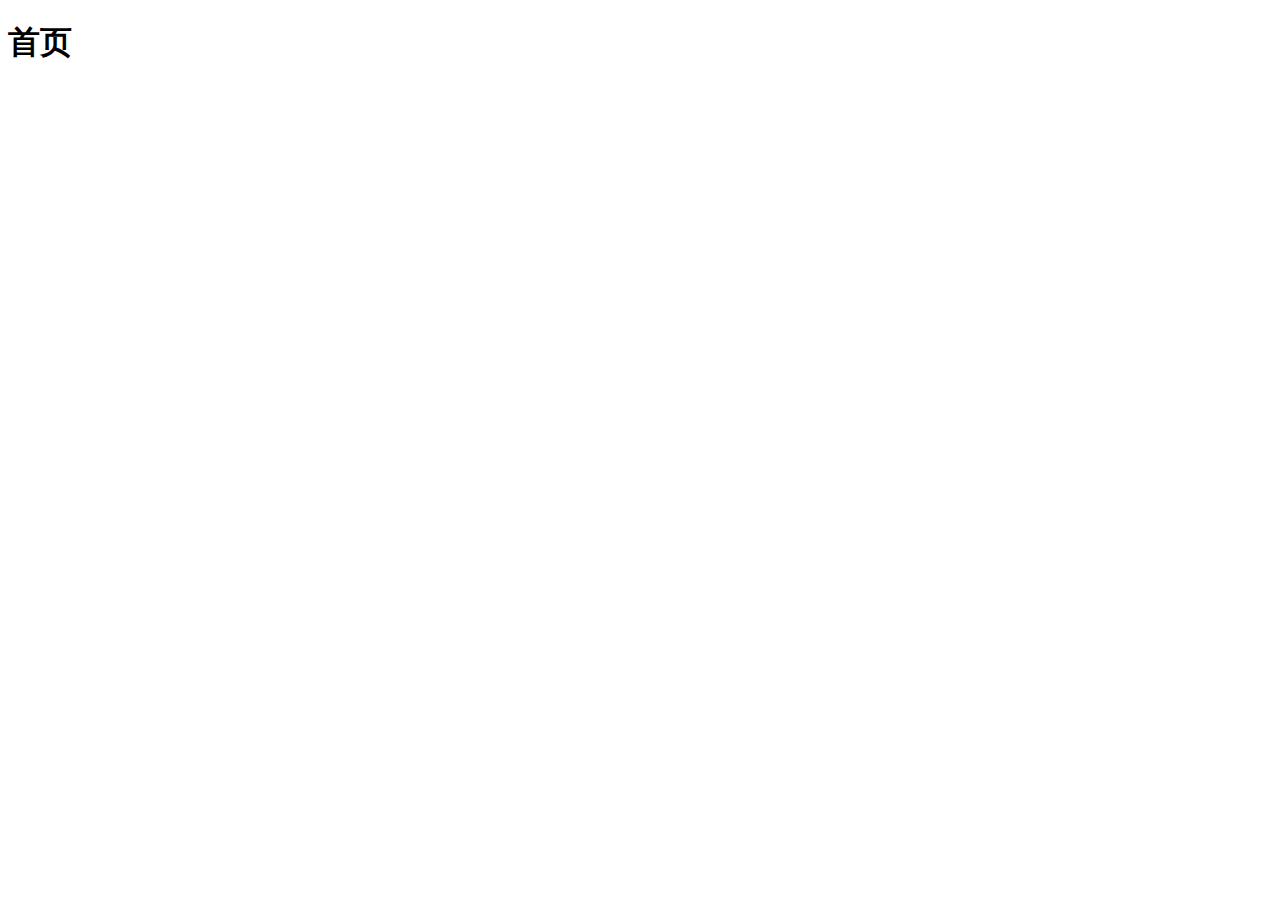
==== index.html @ 6134b138 "完成了登录和注册页面" ====
<!DOCTYPE html>
<html lang="en">
<head>
    <meta charset="UTF-8">
    <meta http-equiv="X-UA-Compatible" content="IE=edge">
    <meta name="viewport" content="width=device-width, initial-scale=1.0">
    <title>Document</title>
</head>
<body>
    <h1>首页</h1>
</body>
</html>
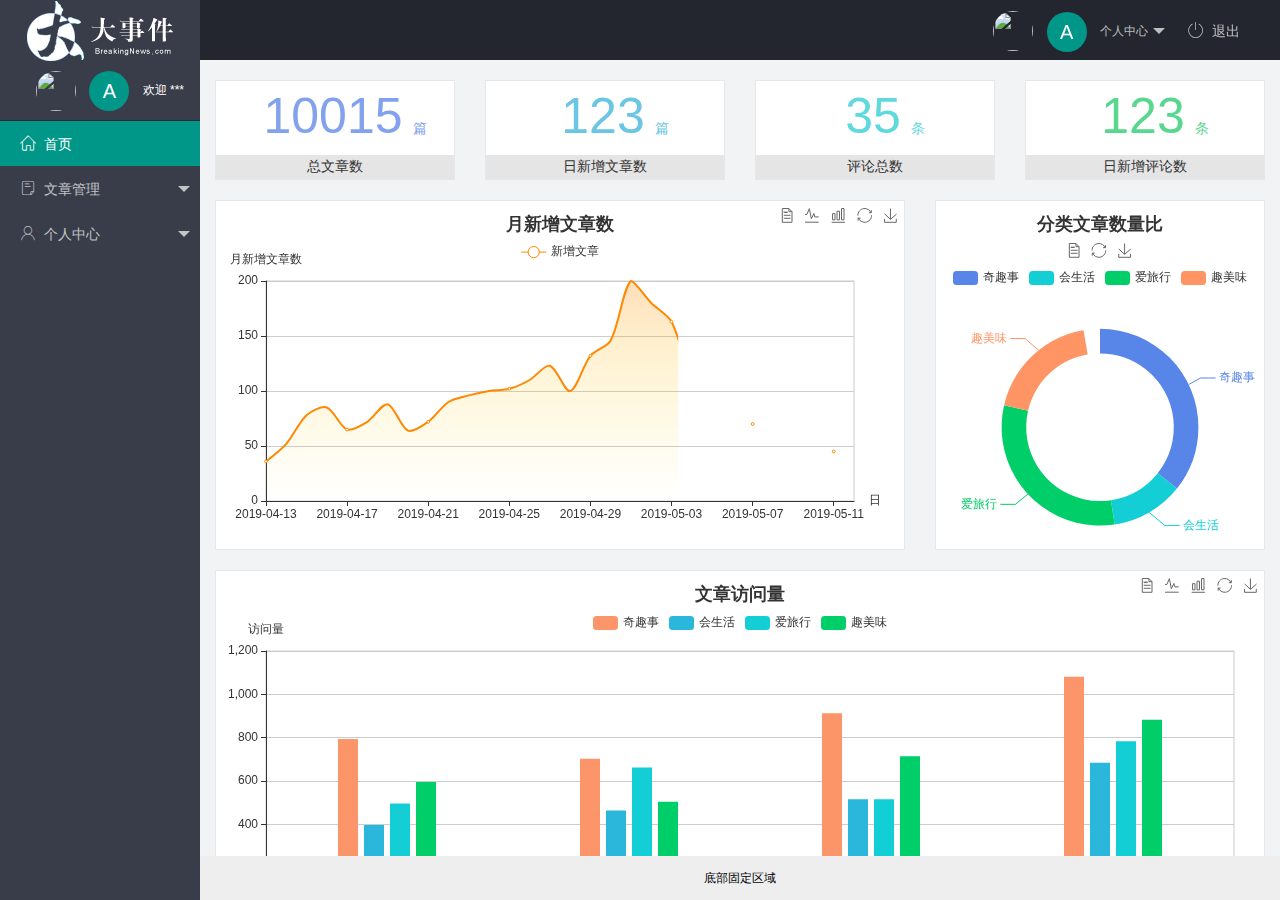
==== commit 9172551a: "完成了主页功能" ====
--- a/index.html
+++ b/index.html
@@ -1,12 +1,130 @@
 <!DOCTYPE html>
 <html lang="en">
-<head>
-    <meta charset="UTF-8">
-    <meta http-equiv="X-UA-Compatible" content="IE=edge">
-    <meta name="viewport" content="width=device-width, initial-scale=1.0">
+  <head>
+    <meta charset="UTF-8" />
+    <meta http-equiv="X-UA-Compatible" content="IE=edge" />
+    <meta name="viewport" content="width=device-width, initial-scale=1.0" />
     <title>Document</title>
-</head>
-<body>
-    <h1>首页</h1>
-</body>
-</html>+    <link rel="stylesheet" href="/assets/lib/layui/css/layui.css" />
+    <link rel="stylesheet" href="/assets/fonts/iconfont.css" />
+    <link rel="stylesheet" href="/assets/css/index.css" />
+  </head>
+  <body>
+    <div class="layui-layout layui-layout-admin">
+      <!-- 头部区域 -->
+      <div class="layui-header">
+        <div class="layui-logo layui-hide-xs layui-bg-black">
+          <img src="/assets/images/logo.png" alt="" />
+        </div>
+
+        <ul class="layui-nav layui-layout-right">
+          <li class="layui-nav-item layui-hide layui-show-md-inline-block">
+            <!-- 右侧导航栏上面头像 -->
+            <a href="javascript:;" class="userinfo">
+              <img src="http://t.cn/RCzsdCq" class="layui-nav-img" />
+              <span class="text-avatar">A</span>
+              个人中心
+            </a>
+            <dl class="layui-nav-child">
+              <dd><a href="">基本资料</a></dd>
+              <dd><a href="">更换头像</a></dd>
+              <dd><a href="">重置密码</a></dd>
+            </dl>
+          </li>
+          <li class="layui-nav-item" lay-header-event="menuRight" lay-unselect>
+            <a href="javascript:;"id='btnLogout'
+              ><span class="iconfont icon-tuichu"></span>退出</a
+            >
+          </li>
+        </ul>
+      </div>
+      <!-- 侧边栏区域 -->
+      <div class="layui-side layui-bg-black">
+        <div class="layui-side-scroll">
+          <!-- 左侧侧边栏上面头像 -->
+          <div class="userinfo">
+            <img src="http://t.cn/RCzsdCq" class="layui-nav-img" />
+            <span class="text-avatar">A</span>
+            <span id="welcome">欢迎 ***</span>
+          </div>
+          <!-- 左侧导航区域（可配合layui已有的垂直导航） -->
+          <ul class="layui-nav layui-nav-tree" lay-shrink="all">
+            <!-- 这里是添加了跳转页面然后跳转页面是添加了fm，所以跳转到fm页面 -->
+            <li class="layui-nav-item layui-this">
+              <a href="/home/dashboard.html" target="fm"
+                ><span class="iconfont icon-home"></span>首页</a
+              >
+            </li>
+            <li class="layui-nav-item">
+              <a class="" href="javascript:;"
+                ><span class="iconfont icon-16"></span>文章管理</a
+              >
+              <dl class="layui-nav-child">
+                <dd>
+                  <a href="javascript:;"
+                    ><i class="layui-icon layui-icon-app"></i>文章类别</a
+                  >
+                </dd>
+                <dd>
+                  <a href="javascript:;"
+                    ><i class="layui-icon layui-icon-app"></i>文章列表</a
+                  >
+                </dd>
+                <dd>
+                  <a href="javascript:;"
+                    ><i class="layui-icon layui-icon-app"></i>发布文章</a
+                  >
+                </dd>
+              </dl>
+            </li>
+            <li class="layui-nav-item">
+              <a href="javascript:;"
+                ><span class="iconfont icon-user"></span>个人中心</a
+              >
+              <dl class="layui-nav-child">
+                <dd>
+                  <a href="javascript:;"
+                    ><i class="layui-icon layui-icon-app"></i>基本资料</a
+                  >
+                </dd>
+                <dd>
+                  <a href="javascript:;"
+                    ><i class="layui-icon layui-icon-app"></i>更换头像</a
+                  >
+                </dd>
+                <dd>
+                  <a href="javascript:;"
+                    ><i class="layui-icon layui-icon-app"></i>重置密码</a
+                  >
+                </dd>
+              </dl>
+            </li>
+          </ul>
+        </div>
+      </div>
+      <!-- 主题区域 -->
+      <div class="layui-body">
+        <!-- 内容主体区域 -->
+        <div class="layui-body">
+          <!-- 内容主体区域 -->
+          <!-- 这里是公共的跳转到这里的页面 src有链接的话是当前的页面为链接里面的内容 -->
+          <iframe name="fm" src="/home/dashboard.html" frameborder="0"></iframe>
+        </div>
+        <!-- <div style="padding: 15px">
+          内容主体区域。记得修改 layui.css 和 js 的路径
+        </div> -->
+      </div>
+      <!-- 底部信息区域 -->
+      <div class="layui-footer">
+        <!-- 底部固定区域 -->
+        底部固定区域
+      </div>
+    </div>
+    <script src="/assets/lib/layui/layui.all.js"></script>
+    <script src="/assets/lib/jquery.js"></script>
+    <script src="/assets/js/baseAPI.js"></script>
+    <script src="/assets/js/index.js"></script>
+ 
+   
+  </body>
+</html>
--- a/assets/lib/layui/css/layui.css
+++ b/assets/lib/layui/css/layui.css
@@ -0,0 +1,2 @@
+/** layui-v2.5.5 MIT License By https://www.layui.com */
+ .layui-inline,img{display:inline-block;vertical-align:middle}h1,h2,h3,h4,h5,h6{font-weight:400}.layui-edge,.layui-header,.layui-inline,.layui-main{position:relative}.layui-body,.layui-edge,.layui-elip{overflow:hidden}.layui-btn,.layui-edge,.layui-inline,img{vertical-align:middle}.layui-btn,.layui-disabled,.layui-icon,.layui-unselect{-moz-user-select:none;-webkit-user-select:none;-ms-user-select:none}.layui-elip,.layui-form-checkbox span,.layui-form-pane .layui-form-label{text-overflow:ellipsis;white-space:nowrap}.layui-breadcrumb,.layui-tree-btnGroup{visibility:hidden}blockquote,body,button,dd,div,dl,dt,form,h1,h2,h3,h4,h5,h6,input,li,ol,p,pre,td,textarea,th,ul{margin:0;padding:0;-webkit-tap-highlight-color:rgba(0,0,0,0)}a:active,a:hover{outline:0}img{border:none}li{list-style:none}table{border-collapse:collapse;border-spacing:0}h4,h5,h6{font-size:100%}button,input,optgroup,option,select,textarea{font-family:inherit;font-size:inherit;font-style:inherit;font-weight:inherit;outline:0}pre{white-space:pre-wrap;white-space:-moz-pre-wrap;white-space:-pre-wrap;white-space:-o-pre-wrap;word-wrap:break-word}body{line-height:24px;font:14px Helvetica Neue,Helvetica,PingFang SC,Tahoma,Arial,sans-serif}hr{height:1px;margin:10px 0;border:0;clear:both}a{color:#333;text-decoration:none}a:hover{color:#777}a cite{font-style:normal;*cursor:pointer}.layui-border-box,.layui-border-box *{box-sizing:border-box}.layui-box,.layui-box *{box-sizing:content-box}.layui-clear{clear:both;*zoom:1}.layui-clear:after{content:'\20';clear:both;*zoom:1;display:block;height:0}.layui-inline{*display:inline;*zoom:1}.layui-edge{display:inline-block;width:0;height:0;border-width:6px;border-style:dashed;border-color:transparent}.layui-edge-top{top:-4px;border-bottom-color:#999;border-bottom-style:solid}.layui-edge-right{border-left-color:#999;border-left-style:solid}.layui-edge-bottom{top:2px;border-top-color:#999;border-top-style:solid}.layui-edge-left{border-right-color:#999;border-right-style:solid}.layui-disabled,.layui-disabled:hover{color:#d2d2d2!important;cursor:not-allowed!important}.layui-circle{border-radius:100%}.layui-show{display:block!important}.layui-hide{display:none!important}@font-face{font-family:layui-icon;src:url(../font/iconfont.eot?v=250);src:url(../font/iconfont.eot?v=250#iefix) format('embedded-opentype'),url(../font/iconfont.woff2?v=250) format('woff2'),url(../font/iconfont.woff?v=250) format('woff'),url(../font/iconfont.ttf?v=250) format('truetype'),url(../font/iconfont.svg?v=250#layui-icon) format('svg')}.layui-icon{font-family:layui-icon!important;font-size:16px;font-style:normal;-webkit-font-smoothing:antialiased;-moz-osx-font-smoothing:grayscale}.layui-icon-reply-fill:before{content:"\e611"}.layui-icon-set-fill:before{content:"\e614"}.layui-icon-menu-fill:before{content:"\e60f"}.layui-icon-search:before{content:"\e615"}.layui-icon-share:before{content:"\e641"}.layui-icon-set-sm:before{content:"\e620"}.layui-icon-engine:before{content:"\e628"}.layui-icon-close:before{content:"\1006"}.layui-icon-close-fill:before{content:"\1007"}.layui-icon-chart-screen:before{content:"\e629"}.layui-icon-star:before{content:"\e600"}.layui-icon-circle-dot:before{content:"\e617"}.layui-icon-chat:before{content:"\e606"}.layui-icon-release:before{content:"\e609"}.layui-icon-list:before{content:"\e60a"}.layui-icon-chart:before{content:"\e62c"}.layui-icon-ok-circle:before{content:"\1005"}.layui-icon-layim-theme:before{content:"\e61b"}.layui-icon-table:before{content:"\e62d"}.layui-icon-right:before{content:"\e602"}.layui-icon-left:before{content:"\e603"}.layui-icon-cart-simple:before{content:"\e698"}.layui-icon-face-cry:before{content:"\e69c"}.layui-icon-face-smile:before{content:"\e6af"}.layui-icon-survey:before{content:"\e6b2"}.layui-icon-tree:before{content:"\e62e"}.layui-icon-upload-circle:before{content:"\e62f"}.layui-icon-add-circle:before{content:"\e61f"}.layui-icon-download-circle:before{content:"\e601"}.layui-icon-templeate-1:before{content:"\e630"}.layui-icon-util:before{content:"\e631"}.layui-icon-face-surprised:before{content:"\e664"}.layui-icon-edit:before{content:"\e642"}.layui-icon-speaker:before{content:"\e645"}.layui-icon-down:before{content:"\e61a"}.layui-icon-file:before{content:"\e621"}.layui-icon-layouts:before{content:"\e632"}.layui-icon-rate-half:before{content:"\e6c9"}.layui-icon-add-circle-fine:before{content:"\e608"}.layui-icon-prev-circle:before{content:"\e633"}.layui-icon-read:before{content:"\e705"}.layui-icon-404:before{content:"\e61c"}.layui-icon-carousel:before{content:"\e634"}.layui-icon-help:before{content:"\e607"}.layui-icon-code-circle:before{content:"\e635"}.layui-icon-water:before{content:"\e636"}.layui-icon-username:before{content:"\e66f"}.layui-icon-find-fill:before{content:"\e670"}.layui-icon-about:before{content:"\e60b"}.layui-icon-location:before{content:"\e715"}.layui-icon-up:before{content:"\e619"}.layui-icon-pause:before{content:"\e651"}.layui-icon-date:before{content:"\e637"}.layui-icon-layim-uploadfile:before{content:"\e61d"}.layui-icon-delete:before{content:"\e640"}.layui-icon-play:before{content:"\e652"}.layui-icon-top:before{content:"\e604"}.layui-icon-friends:before{content:"\e612"}.layui-icon-refresh-3:before{content:"\e9aa"}.layui-icon-ok:before{content:"\e605"}.layui-icon-layer:before{content:"\e638"}.layui-icon-face-smile-fine:before{content:"\e60c"}.layui-icon-dollar:before{content:"\e659"}.layui-icon-group:before{content:"\e613"}.layui-icon-layim-download:before{content:"\e61e"}.layui-icon-picture-fine:before{content:"\e60d"}.layui-icon-link:before{content:"\e64c"}.layui-icon-diamond:before{content:"\e735"}.layui-icon-log:before{content:"\e60e"}.layui-icon-rate-solid:before{content:"\e67a"}.layui-icon-fonts-del:before{content:"\e64f"}.layui-icon-unlink:before{content:"\e64d"}.layui-icon-fonts-clear:before{content:"\e639"}.layui-icon-triangle-r:before{content:"\e623"}.layui-icon-circle:before{content:"\e63f"}.layui-icon-radio:before{content:"\e643"}.layui-icon-align-center:before{content:"\e647"}.layui-icon-align-right:before{content:"\e648"}.layui-icon-align-left:before{content:"\e649"}.layui-icon-loading-1:before{content:"\e63e"}.layui-icon-return:before{content:"\e65c"}.layui-icon-fonts-strong:before{content:"\e62b"}.layui-icon-upload:before{content:"\e67c"}.layui-icon-dialogue:before{content:"\e63a"}.layui-icon-video:before{content:"\e6ed"}.layui-icon-headset:before{content:"\e6fc"}.layui-icon-cellphone-fine:before{content:"\e63b"}.layui-icon-add-1:before{content:"\e654"}.layui-icon-face-smile-b:before{content:"\e650"}.layui-icon-fonts-html:before{content:"\e64b"}.layui-icon-form:before{content:"\e63c"}.layui-icon-cart:before{content:"\e657"}.layui-icon-camera-fill:before{content:"\e65d"}.layui-icon-tabs:before{content:"\e62a"}.layui-icon-fonts-code:before{content:"\e64e"}.layui-icon-fire:before{content:"\e756"}.layui-icon-set:before{content:"\e716"}.layui-icon-fonts-u:before{content:"\e646"}.layui-icon-triangle-d:before{content:"\e625"}.layui-icon-tips:before{content:"\e702"}.layui-icon-picture:before{content:"\e64a"}.layui-icon-more-vertical:before{content:"\e671"}.layui-icon-flag:before{content:"\e66c"}.layui-icon-loading:before{content:"\e63d"}.layui-icon-fonts-i:before{content:"\e644"}.layui-icon-refresh-1:before{content:"\e666"}.layui-icon-rmb:before{content:"\e65e"}.layui-icon-home:before{content:"\e68e"}.layui-icon-user:before{content:"\e770"}.layui-icon-notice:before{content:"\e667"}.layui-icon-login-weibo:before{content:"\e675"}.layui-icon-voice:before{content:"\e688"}.layui-icon-upload-drag:before{content:"\e681"}.layui-icon-login-qq:before{content:"\e676"}.layui-icon-snowflake:before{content:"\e6b1"}.layui-icon-file-b:before{content:"\e655"}.layui-icon-template:before{content:"\e663"}.layui-icon-auz:before{content:"\e672"}.layui-icon-console:before{content:"\e665"}.layui-icon-app:before{content:"\e653"}.layui-icon-prev:before{content:"\e65a"}.layui-icon-website:before{content:"\e7ae"}.layui-icon-next:before{content:"\e65b"}.layui-icon-component:before{content:"\e857"}.layui-icon-more:before{content:"\e65f"}.layui-icon-login-wechat:before{content:"\e677"}.layui-icon-shrink-right:before{content:"\e668"}.layui-icon-spread-left:before{content:"\e66b"}.layui-icon-camera:before{content:"\e660"}.layui-icon-note:before{content:"\e66e"}.layui-icon-refresh:before{content:"\e669"}.layui-icon-female:before{content:"\e661"}.layui-icon-male:before{content:"\e662"}.layui-icon-password:before{content:"\e673"}.layui-icon-senior:before{content:"\e674"}.layui-icon-theme:before{content:"\e66a"}.layui-icon-tread:before{content:"\e6c5"}.layui-icon-praise:before{content:"\e6c6"}.layui-icon-star-fill:before{content:"\e658"}.layui-icon-rate:before{content:"\e67b"}.layui-icon-template-1:before{content:"\e656"}.layui-icon-vercode:before{content:"\e679"}.layui-icon-cellphone:before{content:"\e678"}.layui-icon-screen-full:before{content:"\e622"}.layui-icon-screen-restore:before{content:"\e758"}.layui-icon-cols:before{content:"\e610"}.layui-icon-export:before{content:"\e67d"}.layui-icon-print:before{content:"\e66d"}.layui-icon-slider:before{content:"\e714"}.layui-icon-addition:before{content:"\e624"}.layui-icon-subtraction:before{content:"\e67e"}.layui-icon-service:before{content:"\e626"}.layui-icon-transfer:before{content:"\e691"}.layui-main{width:1140px;margin:0 auto}.layui-header{z-index:1000;height:60px}.layui-header a:hover{transition:all .5s;-webkit-transition:all .5s}.layui-side{position:fixed;left:0;top:0;bottom:0;z-index:999;width:200px;overflow-x:hidden}.layui-side-scroll{position:relative;width:220px;height:100%;overflow-x:hidden}.layui-body{position:absolute;left:200px;right:0;top:0;bottom:0;z-index:998;width:auto;overflow-y:auto;box-sizing:border-box}.layui-layout-body{overflow:hidden}.layui-layout-admin .layui-header{background-color:#23262E}.layui-layout-admin .layui-side{top:60px;width:200px;overflow-x:hidden}.layui-layout-admin .layui-body{position:fixed;top:60px;bottom:44px}.layui-layout-admin .layui-main{width:auto;margin:0 15px}.layui-layout-admin .layui-footer{position:fixed;left:200px;right:0;bottom:0;height:44px;line-height:44px;padding:0 15px;background-color:#eee}.layui-layout-admin .layui-logo{position:absolute;left:0;top:0;width:200px;height:100%;line-height:60px;text-align:center;color:#009688;font-size:16px}.layui-layout-admin .layui-header .layui-nav{background:0 0}.layui-layout-left{position:absolute!important;left:200px;top:0}.layui-layout-right{position:absolute!important;right:0;top:0}.layui-container{position:relative;margin:0 auto;padding:0 15px;box-sizing:border-box}.layui-fluid{position:relative;margin:0 auto;padding:0 15px}.layui-row:after,.layui-row:before{content:'';display:block;clear:both}.layui-col-lg1,.layui-col-lg10,.layui-col-lg11,.layui-col-lg12,.layui-col-lg2,.layui-col-lg3,.layui-col-lg4,.layui-col-lg5,.layui-col-lg6,.layui-col-lg7,.layui-col-lg8,.layui-col-lg9,.layui-col-md1,.layui-col-md10,.layui-col-md11,.layui-col-md12,.layui-col-md2,.layui-col-md3,.layui-col-md4,.layui-col-md5,.layui-col-md6,.layui-col-md7,.layui-col-md8,.layui-col-md9,.layui-col-sm1,.layui-col-sm10,.layui-col-sm11,.layui-col-sm12,.layui-col-sm2,.layui-col-sm3,.layui-col-sm4,.layui-col-sm5,.layui-col-sm6,.layui-col-sm7,.layui-col-sm8,.layui-col-sm9,.layui-col-xs1,.layui-col-xs10,.layui-col-xs11,.layui-col-xs12,.layui-col-xs2,.layui-col-xs3,.layui-col-xs4,.layui-col-xs5,.layui-col-xs6,.layui-col-xs7,.layui-col-xs8,.layui-col-xs9{position:relative;display:block;box-sizing:border-box}.layui-col-xs1,.layui-col-xs10,.layui-col-xs11,.layui-col-xs12,.layui-col-xs2,.layui-col-xs3,.layui-col-xs4,.layui-col-xs5,.layui-col-xs6,.layui-col-xs7,.layui-col-xs8,.layui-col-xs9{float:left}.layui-col-xs1{width:8.33333333%}.layui-col-xs2{width:16.66666667%}.layui-col-xs3{width:25%}.layui-col-xs4{width:33.33333333%}.layui-col-xs5{width:41.66666667%}.layui-col-xs6{width:50%}.layui-col-xs7{width:58.33333333%}.layui-col-xs8{width:66.66666667%}.layui-col-xs9{width:75%}.layui-col-xs10{width:83.33333333%}.layui-col-xs11{width:91.66666667%}.layui-col-xs12{width:100%}.layui-col-xs-offset1{margin-left:8.33333333%}.layui-col-xs-offset2{margin-left:16.66666667%}.layui-col-xs-offset3{margin-left:25%}.layui-col-xs-offset4{margin-left:33.33333333%}.layui-col-xs-offset5{margin-left:41.66666667%}.layui-col-xs-offset6{margin-left:50%}.layui-col-xs-offset7{margin-left:58.33333333%}.layui-col-xs-offset8{margin-left:66.66666667%}.layui-col-xs-offset9{margin-left:75%}.layui-col-xs-offset10{margin-left:83.33333333%}.layui-col-xs-offset11{margin-left:91.66666667%}.layui-col-xs-offset12{margin-left:100%}@media screen and (max-width:768px){.layui-hide-xs{display:none!important}.layui-show-xs-block{display:block!important}.layui-show-xs-inline{display:inline!important}.layui-show-xs-inline-block{display:inline-block!important}}@media screen and (min-width:768px){.layui-container{width:750px}.layui-hide-sm{display:none!important}.layui-show-sm-block{display:block!important}.layui-show-sm-inline{display:inline!important}.layui-show-sm-inline-block{display:inline-block!important}.layui-col-sm1,.layui-col-sm10,.layui-col-sm11,.layui-col-sm12,.layui-col-sm2,.layui-col-sm3,.layui-col-sm4,.layui-col-sm5,.layui-col-sm6,.layui-col-sm7,.layui-col-sm8,.layui-col-sm9{float:left}.layui-col-sm1{width:8.33333333%}.layui-col-sm2{width:16.66666667%}.layui-col-sm3{width:25%}.layui-col-sm4{width:33.33333333%}.layui-col-sm5{width:41.66666667%}.layui-col-sm6{width:50%}.layui-col-sm7{width:58.33333333%}.layui-col-sm8{width:66.66666667%}.layui-col-sm9{width:75%}.layui-col-sm10{width:83.33333333%}.layui-col-sm11{width:91.66666667%}.layui-col-sm12{width:100%}.layui-col-sm-offset1{margin-left:8.33333333%}.layui-col-sm-offset2{margin-left:16.66666667%}.layui-col-sm-offset3{margin-left:25%}.layui-col-sm-offset4{margin-left:33.33333333%}.layui-col-sm-offset5{margin-left:41.66666667%}.layui-col-sm-offset6{margin-left:50%}.layui-col-sm-offset7{margin-left:58.33333333%}.layui-col-sm-offset8{margin-left:66.66666667%}.layui-col-sm-offset9{margin-left:75%}.layui-col-sm-offset10{margin-left:83.33333333%}.layui-col-sm-offset11{margin-left:91.66666667%}.layui-col-sm-offset12{margin-left:100%}}@media screen and (min-width:992px){.layui-container{width:970px}.layui-hide-md{display:none!important}.layui-show-md-block{display:block!important}.layui-show-md-inline{display:inline!important}.layui-show-md-inline-block{display:inline-block!important}.layui-col-md1,.layui-col-md10,.layui-col-md11,.layui-col-md12,.layui-col-md2,.layui-col-md3,.layui-col-md4,.layui-col-md5,.layui-col-md6,.layui-col-md7,.layui-col-md8,.layui-col-md9{float:left}.layui-col-md1{width:8.33333333%}.layui-col-md2{width:16.66666667%}.layui-col-md3{width:25%}.layui-col-md4{width:33.33333333%}.layui-col-md5{width:41.66666667%}.layui-col-md6{width:50%}.layui-col-md7{width:58.33333333%}.layui-col-md8{width:66.66666667%}.layui-col-md9{width:75%}.layui-col-md10{width:83.33333333%}.layui-col-md11{width:91.66666667%}.layui-col-md12{width:100%}.layui-col-md-offset1{margin-left:8.33333333%}.layui-col-md-offset2{margin-left:16.66666667%}.layui-col-md-offset3{margin-left:25%}.layui-col-md-offset4{margin-left:33.33333333%}.layui-col-md-offset5{margin-left:41.66666667%}.layui-col-md-offset6{margin-left:50%}.layui-col-md-offset7{margin-left:58.33333333%}.layui-col-md-offset8{margin-left:66.66666667%}.layui-col-md-offset9{margin-left:75%}.layui-col-md-offset10{margin-left:83.33333333%}.layui-col-md-offset11{margin-left:91.66666667%}.layui-col-md-offset12{margin-left:100%}}@media screen and (min-width:1200px){.layui-container{width:1170px}.layui-hide-lg{display:none!important}.layui-show-lg-block{display:block!important}.layui-show-lg-inline{display:inline!important}.layui-show-lg-inline-block{display:inline-block!important}.layui-col-lg1,.layui-col-lg10,.layui-col-lg11,.layui-col-lg12,.layui-col-lg2,.layui-col-lg3,.layui-col-lg4,.layui-col-lg5,.layui-col-lg6,.layui-col-lg7,.layui-col-lg8,.layui-col-lg9{float:left}.layui-col-lg1{width:8.33333333%}.layui-col-lg2{width:16.66666667%}.layui-col-lg3{width:25%}.layui-col-lg4{width:33.33333333%}.layui-col-lg5{width:41.66666667%}.layui-col-lg6{width:50%}.layui-col-lg7{width:58.33333333%}.layui-col-lg8{width:66.66666667%}.layui-col-lg9{width:75%}.layui-col-lg10{width:83.33333333%}.layui-col-lg11{width:91.66666667%}.layui-col-lg12{width:100%}.layui-col-lg-offset1{margin-left:8.33333333%}.layui-col-lg-offset2{margin-left:16.66666667%}.layui-col-lg-offset3{margin-left:25%}.layui-col-lg-offset4{margin-left:33.33333333%}.layui-col-lg-offset5{margin-left:41.66666667%}.layui-col-lg-offset6{margin-left:50%}.layui-col-lg-offset7{margin-left:58.33333333%}.layui-col-lg-offset8{margin-left:66.66666667%}.layui-col-lg-offset9{margin-left:75%}.layui-col-lg-offset10{margin-left:83.33333333%}.layui-col-lg-offset11{margin-left:91.66666667%}.layui-col-lg-offset12{margin-left:100%}}.layui-col-space1{margin:-.5px}.layui-col-space1>*{padding:.5px}.layui-col-space3{margin:-1.5px}.layui-col-space3>*{padding:1.5px}.layui-col-space5{margin:-2.5px}.layui-col-space5>*{padding:2.5px}.layui-col-space8{margin:-3.5px}.layui-col-space8>*{padding:3.5px}.layui-col-space10{margin:-5px}.layui-col-space10>*{padding:5px}.layui-col-space12{margin:-6px}.layui-col-space12>*{padding:6px}.layui-col-space15{margin:-7.5px}.layui-col-space15>*{padding:7.5px}.layui-col-space18{margin:-9px}.layui-col-space18>*{padding:9px}.layui-col-space20{margin:-10px}.layui-col-space20>*{padding:10px}.layui-col-space22{margin:-11px}.layui-col-space22>*{padding:11px}.layui-col-space25{margin:-12.5px}.layui-col-space25>*{padding:12.5px}.layui-col-space30{margin:-15px}.layui-col-space30>*{padding:15px}.layui-btn,.layui-input,.layui-select,.layui-textarea,.layui-upload-button{outline:0;-webkit-appearance:none;transition:all .3s;-webkit-transition:all .3s;box-sizing:border-box}.layui-elem-quote{margin-bottom:10px;padding:15px;line-height:22px;border-left:5px solid #009688;border-radius:0 2px 2px 0;background-color:#f2f2f2}.layui-quote-nm{border-style:solid;border-width:1px 1px 1px 5px;background:0 0}.layui-elem-field{margin-bottom:10px;padding:0;border-width:1px;border-style:solid}.layui-elem-field legend{margin-left:20px;padding:0 10px;font-size:20px;font-weight:300}.layui-field-title{margin:10px 0 20px;border-width:1px 0 0}.layui-field-box{padding:10px 15px}.layui-field-title .layui-field-box{padding:10px 0}.layui-progress{position:relative;height:6px;border-radius:20px;background-color:#e2e2e2}.layui-progress-bar{position:absolute;left:0;top:0;width:0;max-width:100%;height:6px;border-radius:20px;text-align:right;background-color:#5FB878;transition:all .3s;-webkit-transition:all .3s}.layui-progress-big,.layui-progress-big .layui-progress-bar{height:18px;line-height:18px}.layui-progress-text{position:relative;top:-20px;line-height:18px;font-size:12px;color:#666}.layui-progress-big .layui-progress-text{position:static;padding:0 10px;color:#fff}.layui-collapse{border-width:1px;border-style:solid;border-radius:2px}.layui-colla-content,.layui-colla-item{border-top-width:1px;border-top-style:solid}.layui-colla-item:first-child{border-top:none}.layui-colla-title{position:relative;height:42px;line-height:42px;padding:0 15px 0 35px;color:#333;background-color:#f2f2f2;cursor:pointer;font-size:14px;overflow:hidden}.layui-colla-content{display:none;padding:10px 15px;line-height:22px;color:#666}.layui-colla-icon{position:absolute;left:15px;top:0;font-size:14px}.layui-card{margin-bottom:15px;border-radius:2px;background-color:#fff;box-shadow:0 1px 2px 0 rgba(0,0,0,.05)}.layui-card:last-child{margin-bottom:0}.layui-card-header{position:relative;height:42px;line-height:42px;padding:0 15px;border-bottom:1px solid #f6f6f6;color:#333;border-radius:2px 2px 0 0;font-size:14px}.layui-bg-black,.layui-bg-blue,.layui-bg-cyan,.layui-bg-green,.layui-bg-orange,.layui-bg-red{color:#fff!important}.layui-card-body{position:relative;padding:10px 15px;line-height:24px}.layui-card-body[pad15]{padding:15px}.layui-card-body[pad20]{padding:20px}.layui-card-body .layui-table{margin:5px 0}.layui-card .layui-tab{margin:0}.layui-panel-window{position:relative;padding:15px;border-radius:0;border-top:5px solid #E6E6E6;background-color:#fff}.layui-auxiliar-moving{position:fixed;left:0;right:0;top:0;bottom:0;width:100%;height:100%;background:0 0;z-index:9999999999}.layui-form-label,.layui-form-mid,.layui-form-select,.layui-input-block,.layui-input-inline,.layui-textarea{position:relative}.layui-bg-red{background-color:#FF5722!important}.layui-bg-orange{background-color:#FFB800!important}.layui-bg-green{background-color:#009688!important}.layui-bg-cyan{background-color:#2F4056!important}.layui-bg-blue{background-color:#1E9FFF!important}.layui-bg-black{background-color:#393D49!important}.layui-bg-gray{background-color:#eee!important;color:#666!important}.layui-badge-rim,.layui-colla-content,.layui-colla-item,.layui-collapse,.layui-elem-field,.layui-form-pane .layui-form-item[pane],.layui-form-pane .layui-form-label,.layui-input,.layui-layedit,.layui-layedit-tool,.layui-quote-nm,.layui-select,.layui-tab-bar,.layui-tab-card,.layui-tab-title,.layui-tab-title .layui-this:after,.layui-textarea{border-color:#e6e6e6}.layui-timeline-item:before,hr{background-color:#e6e6e6}.layui-text{line-height:22px;font-size:14px;color:#666}.layui-text h1,.layui-text h2,.layui-text h3{font-weight:500;color:#333}.layui-text h1{font-size:30px}.layui-text h2{font-size:24px}.layui-text h3{font-size:18px}.layui-text a:not(.layui-btn){color:#01AAED}.layui-text a:not(.layui-btn):hover{text-decoration:underline}.layui-text ul{padding:5px 0 5px 15px}.layui-text ul li{margin-top:5px;list-style-type:disc}.layui-text em,.layui-word-aux{color:#999!important;padding:0 5px!important}.layui-btn{display:inline-block;height:38px;line-height:38px;padding:0 18px;background-color:#009688;color:#fff;white-space:nowrap;text-align:center;font-size:14px;border:none;border-radius:2px;cursor:pointer}.layui-btn:hover{opacity:.8;filter:alpha(opacity=80);color:#fff}.layui-btn:active{opacity:1;filter:alpha(opacity=100)}.layui-btn+.layui-btn{margin-left:10px}.layui-btn-container{font-size:0}.layui-btn-container .layui-btn{margin-right:10px;margin-bottom:10px}.layui-btn-container .layui-btn+.layui-btn{margin-left:0}.layui-table .layui-btn-container .layui-btn{margin-bottom:9px}.layui-btn-radius{border-radius:100px}.layui-btn .layui-icon{margin-right:3px;font-size:18px;vertical-align:bottom;vertical-align:middle\9}.layui-btn-primary{border:1px solid #C9C9C9;background-color:#fff;color:#555}.layui-btn-primary:hover{border-color:#009688;color:#333}.layui-btn-normal{background-color:#1E9FFF}.layui-btn-warm{background-color:#FFB800}.layui-btn-danger{background-color:#FF5722}.layui-btn-checked{background-color:#5FB878}.layui-btn-disabled,.layui-btn-disabled:active,.layui-btn-disabled:hover{border:1px solid #e6e6e6;background-color:#FBFBFB;color:#C9C9C9;cursor:not-allowed;opacity:1}.layui-btn-lg{height:44px;line-height:44px;padding:0 25px;font-size:16px}.layui-btn-sm{height:30px;line-height:30px;padding:0 10px;font-size:12px}.layui-btn-sm i{font-size:16px!important}.layui-btn-xs{height:22px;line-height:22px;padding:0 5px;font-size:12px}.layui-btn-xs i{font-size:14px!important}.layui-btn-group{display:inline-block;vertical-align:middle;font-size:0}.layui-btn-group .layui-btn{margin-left:0!important;margin-right:0!important;border-left:1px solid rgba(255,255,255,.5);border-radius:0}.layui-btn-group .layui-btn-primary{border-left:none}.layui-btn-group .layui-btn-primary:hover{border-color:#C9C9C9;color:#009688}.layui-btn-group .layui-btn:first-child{border-left:none;border-radius:2px 0 0 2px}.layui-btn-group .layui-btn-primary:first-child{border-left:1px solid #c9c9c9}.layui-btn-group .layui-btn:last-child{border-radius:0 2px 2px 0}.layui-btn-group .layui-btn+.layui-btn{margin-left:0}.layui-btn-group+.layui-btn-group{margin-left:10px}.layui-btn-fluid{width:100%}.layui-input,.layui-select,.layui-textarea{height:38px;line-height:1.3;line-height:38px\9;border-width:1px;border-style:solid;background-color:#fff;border-radius:2px}.layui-input::-webkit-input-placeholder,.layui-select::-webkit-input-placeholder,.layui-textarea::-webkit-input-placeholder{line-height:1.3}.layui-input,.layui-textarea{display:block;width:100%;padding-left:10px}.layui-input:hover,.layui-textarea:hover{border-color:#D2D2D2!important}.layui-input:focus,.layui-textarea:focus{border-color:#C9C9C9!important}.layui-textarea{min-height:100px;height:auto;line-height:20px;padding:6px 10px;resize:vertical}.layui-select{padding:0 10px}.layui-form input[type=checkbox],.layui-form input[type=radio],.layui-form select{display:none}.layui-form [lay-ignore]{display:initial}.layui-form-item{margin-bottom:15px;clear:both;*zoom:1}.layui-form-item:after{content:'\20';clear:both;*zoom:1;display:block;height:0}.layui-form-label{float:left;display:block;padding:9px 15px;width:80px;font-weight:400;line-height:20px;text-align:right}.layui-form-label-col{display:block;float:none;padding:9px 0;line-height:20px;text-align:left}.layui-form-item .layui-inline{margin-bottom:5px;margin-right:10px}.layui-input-block{margin-left:110px;min-height:36px}.layui-input-inline{display:inline-block;vertical-align:middle}.layui-form-item .layui-input-inline{float:left;width:190px;margin-right:10px}.layui-form-text .layui-input-inline{width:auto}.layui-form-mid{float:left;display:block;padding:9px 0!important;line-height:20px;margin-right:10px}.layui-form-danger+.layui-form-select .layui-input,.layui-form-danger:focus{border-color:#FF5722!important}.layui-form-select .layui-input{padding-right:30px;cursor:pointer}.layui-form-select .layui-edge{position:absolute;right:10px;top:50%;margin-top:-3px;cursor:pointer;border-width:6px;border-top-color:#c2c2c2;border-top-style:solid;transition:all .3s;-webkit-transition:all .3s}.layui-form-select dl{display:none;position:absolute;left:0;top:42px;padding:5px 0;z-index:899;min-width:100%;border:1px solid #d2d2d2;max-height:300px;overflow-y:auto;background-color:#fff;border-radius:2px;box-shadow:0 2px 4px rgba(0,0,0,.12);box-sizing:border-box}.layui-form-select dl dd,.layui-form-select dl dt{padding:0 10px;line-height:36px;white-space:nowrap;overflow:hidden;text-overflow:ellipsis}.layui-form-select dl dt{font-size:12px;color:#999}.layui-form-select dl dd{cursor:pointer}.layui-form-select dl dd:hover{background-color:#f2f2f2;-webkit-transition:.5s all;transition:.5s all}.layui-form-select .layui-select-group dd{padding-left:20px}.layui-form-select dl dd.layui-select-tips{padding-left:10px!important;color:#999}.layui-form-select dl dd.layui-this{background-color:#5FB878;color:#fff}.layui-form-checkbox,.layui-form-select dl dd.layui-disabled{background-color:#fff}.layui-form-selected dl{display:block}.layui-form-checkbox,.layui-form-checkbox *,.layui-form-switch{display:inline-block;vertical-align:middle}.layui-form-selected .layui-edge{margin-top:-9px;-webkit-transform:rotate(180deg);transform:rotate(180deg);margin-top:-3px\9}:root .layui-form-selected .layui-edge{margin-top:-9px\0/IE9}.layui-form-selectup dl{top:auto;bottom:42px}.layui-select-none{margin:5px 0;text-align:center;color:#999}.layui-select-disabled .layui-disabled{border-color:#eee!important}.layui-select-disabled .layui-edge{border-top-color:#d2d2d2}.layui-form-checkbox{position:relative;height:30px;line-height:30px;margin-right:10px;padding-right:30px;cursor:pointer;font-size:0;-webkit-transition:.1s linear;transition:.1s linear;box-sizing:border-box}.layui-form-checkbox span{padding:0 10px;height:100%;font-size:14px;border-radius:2px 0 0 2px;background-color:#d2d2d2;color:#fff;overflow:hidden}.layui-form-checkbox:hover span{background-color:#c2c2c2}.layui-form-checkbox i{position:absolute;right:0;top:0;width:30px;height:28px;border:1px solid #d2d2d2;border-left:none;border-radius:0 2px 2px 0;color:#fff;font-size:20px;text-align:center}.layui-form-checkbox:hover i{border-color:#c2c2c2;color:#c2c2c2}.layui-form-checked,.layui-form-checked:hover{border-color:#5FB878}.layui-form-checked span,.layui-form-checked:hover span{background-color:#5FB878}.layui-form-checked i,.layui-form-checked:hover i{color:#5FB878}.layui-form-item .layui-form-checkbox{margin-top:4px}.layui-form-checkbox[lay-skin=primary]{height:auto!important;line-height:normal!important;min-width:18px;min-height:18px;border:none!important;margin-right:0;padding-left:28px;padding-right:0;background:0 0}.layui-form-checkbox[lay-skin=primary] span{padding-left:0;padding-right:15px;line-height:18px;background:0 0;color:#666}.layui-form-checkbox[lay-skin=primary] i{right:auto;left:0;width:16px;height:16px;line-height:16px;border:1px solid #d2d2d2;font-size:12px;border-radius:2px;background-color:#fff;-webkit-transition:.1s linear;transition:.1s linear}.layui-form-checkbox[lay-skin=primary]:hover i{border-color:#5FB878;color:#fff}.layui-form-checked[lay-skin=primary] i{border-color:#5FB878!important;background-color:#5FB878;color:#fff}.layui-checkbox-disbaled[lay-skin=primary] span{background:0 0!important;color:#c2c2c2}.layui-checkbox-disbaled[lay-skin=primary]:hover i{border-color:#d2d2d2}.layui-form-item .layui-form-checkbox[lay-skin=primary]{margin-top:10px}.layui-form-switch{position:relative;height:22px;line-height:22px;min-width:35px;padding:0 5px;margin-top:8px;border:1px solid #d2d2d2;border-radius:20px;cursor:pointer;background-color:#fff;-webkit-transition:.1s linear;transition:.1s linear}.layui-form-switch i{position:absolute;left:5px;top:3px;width:16px;height:16px;border-radius:20px;background-color:#d2d2d2;-webkit-transition:.1s linear;transition:.1s linear}.layui-form-switch em{position:relative;top:0;width:25px;margin-left:21px;padding:0!important;text-align:center!important;color:#999!important;font-style:normal!important;font-size:12px}.layui-form-onswitch{border-color:#5FB878;background-color:#5FB878}.layui-checkbox-disbaled,.layui-checkbox-disbaled i{border-color:#e2e2e2!important}.layui-form-onswitch i{left:100%;margin-left:-21px;background-color:#fff}.layui-form-onswitch em{margin-left:5px;margin-right:21px;color:#fff!important}.layui-checkbox-disbaled span{background-color:#e2e2e2!important}.layui-checkbox-disbaled:hover i{color:#fff!important}[lay-radio]{display:none}.layui-form-radio,.layui-form-radio *{display:inline-block;vertical-align:middle}.layui-form-radio{line-height:28px;margin:6px 10px 0 0;padding-right:10px;cursor:pointer;font-size:0}.layui-form-radio *{font-size:14px}.layui-form-radio>i{margin-right:8px;font-size:22px;color:#c2c2c2}.layui-form-radio>i:hover,.layui-form-radioed>i{color:#5FB878}.layui-radio-disbaled>i{color:#e2e2e2!important}.layui-form-pane .layui-form-label{width:110px;padding:8px 15px;height:38px;line-height:20px;border-width:1px;border-style:solid;border-radius:2px 0 0 2px;text-align:center;background-color:#FBFBFB;overflow:hidden;box-sizing:border-box}.layui-form-pane .layui-input-inline{margin-left:-1px}.layui-form-pane .layui-input-block{margin-left:110px;left:-1px}.layui-form-pane .layui-input{border-radius:0 2px 2px 0}.layui-form-pane .layui-form-text .layui-form-label{float:none;width:100%;border-radius:2px;box-sizing:border-box;text-align:left}.layui-form-pane .layui-form-text .layui-input-inline{display:block;margin:0;top:-1px;clear:both}.layui-form-pane .layui-form-text .layui-input-block{margin:0;left:0;top:-1px}.layui-form-pane .layui-form-text .layui-textarea{min-height:100px;border-radius:0 0 2px 2px}.layui-form-pane .layui-form-checkbox{margin:4px 0 4px 10px}.layui-form-pane .layui-form-radio,.layui-form-pane .layui-form-switch{margin-top:6px;margin-left:10px}.layui-form-pane .layui-form-item[pane]{position:relative;border-width:1px;border-style:solid}.layui-form-pane .layui-form-item[pane] .layui-form-label{position:absolute;left:0;top:0;height:100%;border-width:0 1px 0 0}.layui-form-pane .layui-form-item[pane] .layui-input-inline{margin-left:110px}@media screen and (max-width:450px){.layui-form-item .layui-form-label{text-overflow:ellipsis;overflow:hidden;white-space:nowrap}.layui-form-item .layui-inline{display:block;margin-right:0;margin-bottom:20px;clear:both}.layui-form-item .layui-inline:after{content:'\20';clear:both;display:block;height:0}.layui-form-item .layui-input-inline{display:block;float:none;left:-3px;width:auto;margin:0 0 10px 112px}.layui-form-item .layui-input-inline+.layui-form-mid{margin-left:110px;top:-5px;padding:0}.layui-form-item .layui-form-checkbox{margin-right:5px;margin-bottom:5px}}.layui-layedit{border-width:1px;border-style:solid;border-radius:2px}.layui-layedit-tool{padding:3px 5px;border-bottom-width:1px;border-bottom-style:solid;font-size:0}.layedit-tool-fixed{position:fixed;top:0;border-top:1px solid #e2e2e2}.layui-layedit-tool .layedit-tool-mid,.layui-layedit-tool .layui-icon{display:inline-block;vertical-align:middle;text-align:center;font-size:14px}.layui-layedit-tool .layui-icon{position:relative;width:32px;height:30px;line-height:30px;margin:3px 5px;color:#777;cursor:pointer;border-radius:2px}.layui-layedit-tool .layui-icon:hover{color:#393D49}.layui-layedit-tool .layui-icon:active{color:#000}.layui-layedit-tool .layedit-tool-active{background-color:#e2e2e2;color:#000}.layui-layedit-tool .layui-disabled,.layui-layedit-tool .layui-disabled:hover{color:#d2d2d2;cursor:not-allowed}.layui-layedit-tool .layedit-tool-mid{width:1px;height:18px;margin:0 10px;background-color:#d2d2d2}.layedit-tool-html{width:50px!important;font-size:30px!important}.layedit-tool-b,.layedit-tool-code,.layedit-tool-help{font-size:16px!important}.layedit-tool-d,.layedit-tool-face,.layedit-tool-image,.layedit-tool-unlink{font-size:18px!important}.layedit-tool-image input{position:absolute;font-size:0;left:0;top:0;width:100%;height:100%;opacity:.01;filter:Alpha(opacity=1);cursor:pointer}.layui-layedit-iframe iframe{display:block;width:100%}#LAY_layedit_code{overflow:hidden}.layui-laypage{display:inline-block;*display:inline;*zoom:1;vertical-align:middle;margin:10px 0;font-size:0}.layui-laypage>a:first-child,.layui-laypage>a:first-child em{border-radius:2px 0 0 2px}.layui-laypage>a:last-child,.layui-laypage>a:last-child em{border-radius:0 2px 2px 0}.layui-laypage>:first-child{margin-left:0!important}.layui-laypage>:last-child{margin-right:0!important}.layui-laypage a,.layui-laypage button,.layui-laypage input,.layui-laypage select,.layui-laypage span{border:1px solid #e2e2e2}.layui-laypage a,.layui-laypage span{display:inline-block;*display:inline;*zoom:1;vertical-align:middle;padding:0 15px;height:28px;line-height:28px;margin:0 -1px 5px 0;background-color:#fff;color:#333;font-size:12px}.layui-flow-more a *,.layui-laypage input,.layui-table-view select[lay-ignore]{display:inline-block}.layui-laypage a:hover{color:#009688}.layui-laypage em{font-style:normal}.layui-laypage .layui-laypage-spr{color:#999;font-weight:700}.layui-laypage a{text-decoration:none}.layui-laypage .layui-laypage-curr{position:relative}.layui-laypage .layui-laypage-curr em{position:relative;color:#fff}.layui-laypage .layui-laypage-curr .layui-laypage-em{position:absolute;left:-1px;top:-1px;padding:1px;width:100%;height:100%;background-color:#009688}.layui-laypage-em{border-radius:2px}.layui-laypage-next em,.layui-laypage-prev em{font-family:Sim sun;font-size:16px}.layui-laypage .layui-laypage-count,.layui-laypage .layui-laypage-limits,.layui-laypage .layui-laypage-refresh,.layui-laypage .layui-laypage-skip{margin-left:10px;margin-right:10px;padding:0;border:none}.layui-laypage .layui-laypage-limits,.layui-laypage .layui-laypage-refresh{vertical-align:top}.layui-laypage .layui-laypage-refresh i{font-size:18px;cursor:pointer}.layui-laypage select{height:22px;padding:3px;border-radius:2px;cursor:pointer}.layui-laypage .layui-laypage-skip{height:30px;line-height:30px;color:#999}.layui-laypage button,.layui-laypage input{height:30px;line-height:30px;border-radius:2px;vertical-align:top;background-color:#fff;box-sizing:border-box}.layui-laypage input{width:40px;margin:0 10px;padding:0 3px;text-align:center}.layui-laypage input:focus,.layui-laypage select:focus{border-color:#009688!important}.layui-laypage button{margin-left:10px;padding:0 10px;cursor:pointer}.layui-table,.layui-table-view{margin:10px 0}.layui-flow-more{margin:10px 0;text-align:center;color:#999;font-size:14px}.layui-flow-more a{height:32px;line-height:32px}.layui-flow-more a *{vertical-align:top}.layui-flow-more a cite{padding:0 20px;border-radius:3px;background-color:#eee;color:#333;font-style:normal}.layui-flow-more a cite:hover{opacity:.8}.layui-flow-more a i{font-size:30px;color:#737383}.layui-table{width:100%;background-color:#fff;color:#666}.layui-table tr{transition:all .3s;-webkit-transition:all .3s}.layui-table th{text-align:left;font-weight:400}.layui-table tbody tr:hover,.layui-table thead tr,.layui-table-click,.layui-table-header,.layui-table-hover,.layui-table-mend,.layui-table-patch,.layui-table-tool,.layui-table-total,.layui-table-total tr,.layui-table[lay-even] tr:nth-child(even){background-color:#f2f2f2}.layui-table td,.layui-table th,.layui-table-col-set,.layui-table-fixed-r,.layui-table-grid-down,.layui-table-header,.layui-table-page,.layui-table-tips-main,.layui-table-tool,.layui-table-total,.layui-table-view,.layui-table[lay-skin=line],.layui-table[lay-skin=row]{border-width:1px;border-style:solid;border-color:#e6e6e6}.layui-table td,.layui-table th{position:relative;padding:9px 15px;min-height:20px;line-height:20px;font-size:14px}.layui-table[lay-skin=line] td,.layui-table[lay-skin=line] th{border-width:0 0 1px}.layui-table[lay-skin=row] td,.layui-table[lay-skin=row] th{border-width:0 1px 0 0}.layui-table[lay-skin=nob] td,.layui-table[lay-skin=nob] th{border:none}.layui-table img{max-width:100px}.layui-table[lay-size=lg] td,.layui-table[lay-size=lg] th{padding:15px 30px}.layui-table-view .layui-table[lay-size=lg] .layui-table-cell{height:40px;line-height:40px}.layui-table[lay-size=sm] td,.layui-table[lay-size=sm] th{font-size:12px;padding:5px 10px}.layui-table-view .layui-table[lay-size=sm] .layui-table-cell{height:20px;line-height:20px}.layui-table[lay-data]{display:none}.layui-table-box{position:relative;overflow:hidden}.layui-table-view .layui-table{position:relative;width:auto;margin:0}.layui-table-view .layui-table[lay-skin=line]{border-width:0 1px 0 0}.layui-table-view .layui-table[lay-skin=row]{border-width:0 0 1px}.layui-table-view .layui-table td,.layui-table-view .layui-table th{padding:5px 0;border-top:none;border-left:none}.layui-table-view .layui-table th.layui-unselect .layui-table-cell span{cursor:pointer}.layui-table-view .layui-table td{cursor:default}.layui-table-view .layui-table td[data-edit=text]{cursor:text}.layui-table-view .layui-form-checkbox[lay-skin=primary] i{width:18px;height:18px}.layui-table-view .layui-form-radio{line-height:0;padding:0}.layui-table-view .layui-form-radio>i{margin:0;font-size:20px}.layui-table-init{position:absolute;left:0;top:0;width:100%;height:100%;text-align:center;z-index:110}.layui-table-init .layui-icon{position:absolute;left:50%;top:50%;margin:-15px 0 0 -15px;font-size:30px;color:#c2c2c2}.layui-table-header{border-width:0 0 1px;overflow:hidden}.layui-table-header .layui-table{margin-bottom:-1px}.layui-table-tool .layui-inline[lay-event]{position:relative;width:26px;height:26px;padding:5px;line-height:16px;margin-right:10px;text-align:center;color:#333;border:1px solid #ccc;cursor:pointer;-webkit-transition:.5s all;transition:.5s all}.layui-table-tool .layui-inline[lay-event]:hover{border:1px solid #999}.layui-table-tool-temp{padding-right:120px}.layui-table-tool-self{position:absolute;right:17px;top:10px}.layui-table-tool .layui-table-tool-self .layui-inline[lay-event]{margin:0 0 0 10px}.layui-table-tool-panel{position:absolute;top:29px;left:-1px;padding:5px 0;min-width:150px;min-height:40px;border:1px solid #d2d2d2;text-align:left;overflow-y:auto;background-color:#fff;box-shadow:0 2px 4px rgba(0,0,0,.12)}.layui-table-cell,.layui-table-tool-panel li{overflow:hidden;text-overflow:ellipsis;white-space:nowrap}.layui-table-tool-panel li{padding:0 10px;line-height:30px;-webkit-transition:.5s all;transition:.5s all}.layui-table-tool-panel li .layui-form-checkbox[lay-skin=primary]{width:100%;padding-left:28px}.layui-table-tool-panel li:hover{background-color:#f2f2f2}.layui-table-tool-panel li .layui-form-checkbox[lay-skin=primary] i{position:absolute;left:0;top:0}.layui-table-tool-panel li .layui-form-checkbox[lay-skin=primary] span{padding:0}.layui-table-tool .layui-table-tool-self .layui-table-tool-panel{left:auto;right:-1px}.layui-table-col-set{position:absolute;right:0;top:0;width:20px;height:100%;border-width:0 0 0 1px;background-color:#fff}.layui-table-sort{width:10px;height:20px;margin-left:5px;cursor:pointer!important}.layui-table-sort .layui-edge{position:absolute;left:5px;border-width:5px}.layui-table-sort .layui-table-sort-asc{top:3px;border-top:none;border-bottom-style:solid;border-bottom-color:#b2b2b2}.layui-table-sort .layui-table-sort-asc:hover{border-bottom-color:#666}.layui-table-sort .layui-table-sort-desc{bottom:5px;border-bottom:none;border-top-style:solid;border-top-color:#b2b2b2}.layui-table-sort .layui-table-sort-desc:hover{border-top-color:#666}.layui-table-sort[lay-sort=asc] .layui-table-sort-asc{border-bottom-color:#000}.layui-table-sort[lay-sort=desc] .layui-table-sort-desc{border-top-color:#000}.layui-table-cell{height:28px;line-height:28px;padding:0 15px;position:relative;box-sizing:border-box}.layui-table-cell .layui-form-checkbox[lay-skin=primary]{top:-1px;padding:0}.layui-table-cell .layui-table-link{color:#01AAED}.laytable-cell-checkbox,.laytable-cell-numbers,.laytable-cell-radio,.laytable-cell-space{padding:0;text-align:center}.layui-table-body{position:relative;overflow:auto;margin-right:-1px;margin-bottom:-1px}.layui-table-body .layui-none{line-height:26px;padding:15px;text-align:center;color:#999}.layui-table-fixed{position:absolute;left:0;top:0;z-index:101}.layui-table-fixed .layui-table-body{overflow:hidden}.layui-table-fixed-l{box-shadow:0 -1px 8px rgba(0,0,0,.08)}.layui-table-fixed-r{left:auto;right:-1px;border-width:0 0 0 1px;box-shadow:-1px 0 8px rgba(0,0,0,.08)}.layui-table-fixed-r .layui-table-header{position:relative;overflow:visible}.layui-table-mend{position:absolute;right:-49px;top:0;height:100%;width:50px}.layui-table-tool{position:relative;z-index:890;width:100%;min-height:50px;line-height:30px;padding:10px 15px;border-width:0 0 1px}.layui-table-tool .layui-btn-container{margin-bottom:-10px}.layui-table-page,.layui-table-total{border-width:1px 0 0;margin-bottom:-1px;overflow:hidden}.layui-table-page{position:relative;width:100%;padding:7px 7px 0;height:41px;font-size:12px;white-space:nowrap}.layui-table-page>div{height:26px}.layui-table-page .layui-laypage{margin:0}.layui-table-page .layui-laypage a,.layui-table-page .layui-laypage span{height:26px;line-height:26px;margin-bottom:10px;border:none;background:0 0}.layui-table-page .layui-laypage a,.layui-table-page .layui-laypage span.layui-laypage-curr{padding:0 12px}.layui-table-page .layui-laypage span{margin-left:0;padding:0}.layui-table-page .layui-laypage .layui-laypage-prev{margin-left:-7px!important}.layui-table-page .layui-laypage .layui-laypage-curr .layui-laypage-em{left:0;top:0;padding:0}.layui-table-page .layui-laypage button,.layui-table-page .layui-laypage input{height:26px;line-height:26px}.layui-table-page .layui-laypage input{width:40px}.layui-table-page .layui-laypage button{padding:0 10px}.layui-table-page select{height:18px}.layui-table-patch .layui-table-cell{padding:0;width:30px}.layui-table-edit{position:absolute;left:0;top:0;width:100%;height:100%;padding:0 14px 1px;border-radius:0;box-shadow:1px 1px 20px rgba(0,0,0,.15)}.layui-table-edit:focus{border-color:#5FB878!important}select.layui-table-edit{padding:0 0 0 10px;border-color:#C9C9C9}.layui-table-view .layui-form-checkbox,.layui-table-view .layui-form-radio,.layui-table-view .layui-form-switch{top:0;margin:0;box-sizing:content-box}.layui-table-view .layui-form-checkbox{top:-1px;height:26px;line-height:26px}.layui-table-view .layui-form-checkbox i{height:26px}.layui-table-grid .layui-table-cell{overflow:visible}.layui-table-grid-down{position:absolute;top:0;right:0;width:26px;height:100%;padding:5px 0;border-width:0 0 0 1px;text-align:center;background-color:#fff;color:#999;cursor:pointer}.layui-table-grid-down .layui-icon{position:absolute;top:50%;left:50%;margin:-8px 0 0 -8px}.layui-table-grid-down:hover{background-color:#fbfbfb}body .layui-table-tips .layui-layer-content{background:0 0;padding:0;box-shadow:0 1px 6px rgba(0,0,0,.12)}.layui-table-tips-main{margin:-44px 0 0 -1px;max-height:150px;padding:8px 15px;font-size:14px;overflow-y:scroll;background-color:#fff;color:#666}.layui-table-tips-c{position:absolute;right:-3px;top:-13px;width:20px;height:20px;padding:3px;cursor:pointer;background-color:#666;border-radius:50%;color:#fff}.layui-table-tips-c:hover{background-color:#777}.layui-table-tips-c:before{position:relative;right:-2px}.layui-upload-file{display:none!important;opacity:.01;filter:Alpha(opacity=1)}.layui-upload-drag,.layui-upload-form,.layui-upload-wrap{display:inline-block}.layui-upload-list{margin:10px 0}.layui-upload-choose{padding:0 10px;color:#999}.layui-upload-drag{position:relative;padding:30px;border:1px dashed #e2e2e2;background-color:#fff;text-align:center;cursor:pointer;color:#999}.layui-upload-drag .layui-icon{font-size:50px;color:#009688}.layui-upload-drag[lay-over]{border-color:#009688}.layui-upload-iframe{position:absolute;width:0;height:0;border:0;visibility:hidden}.layui-upload-wrap{position:relative;vertical-align:middle}.layui-upload-wrap .layui-upload-file{display:block!important;position:absolute;left:0;top:0;z-index:10;font-size:100px;width:100%;height:100%;opacity:.01;filter:Alpha(opacity=1);cursor:pointer}.layui-transfer-active,.layui-transfer-box{display:inline-block;vertical-align:middle}.layui-transfer-box,.layui-transfer-header,.layui-transfer-search{border-width:0;border-style:solid;border-color:#e6e6e6}.layui-transfer-box{position:relative;border-width:1px;width:200px;height:360px;border-radius:2px;background-color:#fff}.layui-transfer-box .layui-form-checkbox{width:100%;margin:0!important}.layui-transfer-header{height:38px;line-height:38px;padding:0 10px;border-bottom-width:1px}.layui-transfer-search{position:relative;padding:10px;border-bottom-width:1px}.layui-transfer-search .layui-input{height:32px;padding-left:30px;font-size:12px}.layui-transfer-search .layui-icon-search{position:absolute;left:20px;top:50%;margin-top:-8px;color:#666}.layui-transfer-active{margin:0 15px}.layui-transfer-active .layui-btn{display:block;margin:0;padding:0 15px;background-color:#5FB878;border-color:#5FB878;color:#fff}.layui-transfer-active .layui-btn-disabled{background-color:#FBFBFB;border-color:#e6e6e6;color:#C9C9C9}.layui-transfer-active .layui-btn:first-child{margin-bottom:15px}.layui-transfer-active .layui-btn .layui-icon{margin:0;font-size:14px!important}.layui-transfer-data{padding:5px 0;overflow:auto}.layui-transfer-data li{height:32px;line-height:32px;padding:0 10px}.layui-transfer-data li:hover{background-color:#f2f2f2;transition:.5s all}.layui-transfer-data .layui-none{padding:15px 10px;text-align:center;color:#999}.layui-nav{position:relative;padding:0 20px;background-color:#393D49;color:#fff;border-radius:2px;font-size:0;box-sizing:border-box}.layui-nav *{font-size:14px}.layui-nav .layui-nav-item{position:relative;display:inline-block;*display:inline;*zoom:1;vertical-align:middle;line-height:60px}.layui-nav .layui-nav-item a{display:block;padding:0 20px;color:#fff;color:rgba(255,255,255,.7);transition:all .3s;-webkit-transition:all .3s}.layui-nav .layui-this:after,.layui-nav-bar,.layui-nav-tree .layui-nav-itemed:after{position:absolute;left:0;top:0;width:0;height:5px;background-color:#5FB878;transition:all .2s;-webkit-transition:all .2s}.layui-nav-bar{z-index:1000}.layui-nav .layui-nav-item a:hover,.layui-nav .layui-this a{color:#fff}.layui-nav .layui-this:after{content:'';top:auto;bottom:0;width:100%}.layui-nav-img{width:30px;height:30px;margin-right:10px;border-radius:50%}.layui-nav .layui-nav-more{content:'';width:0;height:0;border-style:solid dashed dashed;border-color:#fff transparent transparent;overflow:hidden;cursor:pointer;transition:all .2s;-webkit-transition:all .2s;position:absolute;top:50%;right:3px;margin-top:-3px;border-width:6px;border-top-color:rgba(255,255,255,.7)}.layui-nav .layui-nav-mored,.layui-nav-itemed>a .layui-nav-more{margin-top:-9px;border-style:dashed dashed solid;border-color:transparent transparent #fff}.layui-nav-child{display:none;position:absolute;left:0;top:65px;min-width:100%;line-height:36px;padding:5px 0;box-shadow:0 2px 4px rgba(0,0,0,.12);border:1px solid #d2d2d2;background-color:#fff;z-index:100;border-radius:2px;white-space:nowrap}.layui-nav .layui-nav-child a{color:#333}.layui-nav .layui-nav-child a:hover{background-color:#f2f2f2;color:#000}.layui-nav-child dd{position:relative}.layui-nav .layui-nav-child dd.layui-this a,.layui-nav-child dd.layui-this{background-color:#5FB878;color:#fff}.layui-nav-child dd.layui-this:after{display:none}.layui-nav-tree{width:200px;padding:0}.layui-nav-tree .layui-nav-item{display:block;width:100%;line-height:45px}.layui-nav-tree .layui-nav-item a{position:relative;height:45px;line-height:45px;text-overflow:ellipsis;overflow:hidden;white-space:nowrap}.layui-nav-tree .layui-nav-item a:hover{background-color:#4E5465}.layui-nav-tree .layui-nav-bar{width:5px;height:0;background-color:#009688}.layui-nav-tree .layui-nav-child dd.layui-this,.layui-nav-tree .layui-nav-child dd.layui-this a,.layui-nav-tree .layui-this,.layui-nav-tree .layui-this>a,.layui-nav-tree .layui-this>a:hover{background-color:#009688;color:#fff}.layui-nav-tree .layui-this:after{display:none}.layui-nav-itemed>a,.layui-nav-tree .layui-nav-title a,.layui-nav-tree .layui-nav-title a:hover{color:#fff!important}.layui-nav-tree .layui-nav-child{position:relative;z-index:0;top:0;border:none;box-shadow:none}.layui-nav-tree .layui-nav-child a{height:40px;line-height:40px;color:#fff;color:rgba(255,255,255,.7)}.layui-nav-tree .layui-nav-child,.layui-nav-tree .layui-nav-child a:hover{background:0 0;color:#fff}.layui-nav-tree .layui-nav-more{right:10px}.layui-nav-itemed>.layui-nav-child{display:block;padding:0;background-color:rgba(0,0,0,.3)!important}.layui-nav-itemed>.layui-nav-child>.layui-this>.layui-nav-child{display:block}.layui-nav-side{position:fixed;top:0;bottom:0;left:0;overflow-x:hidden;z-index:999}.layui-bg-blue .layui-nav-bar,.layui-bg-blue .layui-nav-itemed:after,.layui-bg-blue .layui-this:after{background-color:#93D1FF}.layui-bg-blue .layui-nav-child dd.layui-this{background-color:#1E9FFF}.layui-bg-blue .layui-nav-itemed>a,.layui-nav-tree.layui-bg-blue .layui-nav-title a,.layui-nav-tree.layui-bg-blue .layui-nav-title a:hover{background-color:#007DDB!important}.layui-breadcrumb{font-size:0}.layui-breadcrumb>*{font-size:14px}.layui-breadcrumb a{color:#999!important}.layui-breadcrumb a:hover{color:#5FB878!important}.layui-breadcrumb a cite{color:#666;font-style:normal}.layui-breadcrumb span[lay-separator]{margin:0 10px;color:#999}.layui-tab{margin:10px 0;text-align:left!important}.layui-tab[overflow]>.layui-tab-title{overflow:hidden}.layui-tab-title{position:relative;left:0;height:40px;white-space:nowrap;font-size:0;border-bottom-width:1px;border-bottom-style:solid;transition:all .2s;-webkit-transition:all .2s}.layui-tab-title li{display:inline-block;*display:inline;*zoom:1;vertical-align:middle;font-size:14px;transition:all .2s;-webkit-transition:all .2s;position:relative;line-height:40px;min-width:65px;padding:0 15px;text-align:center;cursor:pointer}.layui-tab-title li a{display:block}.layui-tab-title .layui-this{color:#000}.layui-tab-title .layui-this:after{position:absolute;left:0;top:0;content:'';width:100%;height:41px;border-width:1px;border-style:solid;border-bottom-color:#fff;border-radius:2px 2px 0 0;box-sizing:border-box;pointer-events:none}.layui-tab-bar{position:absolute;right:0;top:0;z-index:10;width:30px;height:39px;line-height:39px;border-width:1px;border-style:solid;border-radius:2px;text-align:center;background-color:#fff;cursor:pointer}.layui-tab-bar .layui-icon{position:relative;display:inline-block;top:3px;transition:all .3s;-webkit-transition:all .3s}.layui-tab-item{display:none}.layui-tab-more{padding-right:30px;height:auto!important;white-space:normal!important}.layui-tab-more li.layui-this:after{border-bottom-color:#e2e2e2;border-radius:2px}.layui-tab-more .layui-tab-bar .layui-icon{top:-2px;top:3px\9;-webkit-transform:rotate(180deg);transform:rotate(180deg)}:root .layui-tab-more .layui-tab-bar .layui-icon{top:-2px\0/IE9}.layui-tab-content{padding:10px}.layui-tab-title li .layui-tab-close{position:relative;display:inline-block;width:18px;height:18px;line-height:20px;margin-left:8px;top:1px;text-align:center;font-size:14px;color:#c2c2c2;transition:all .2s;-webkit-transition:all .2s}.layui-tab-title li .layui-tab-close:hover{border-radius:2px;background-color:#FF5722;color:#fff}.layui-tab-brief>.layui-tab-title .layui-this{color:#009688}.layui-tab-brief>.layui-tab-more li.layui-this:after,.layui-tab-brief>.layui-tab-title .layui-this:after{border:none;border-radius:0;border-bottom:2px solid #5FB878}.layui-tab-brief[overflow]>.layui-tab-title .layui-this:after{top:-1px}.layui-tab-card{border-width:1px;border-style:solid;border-radius:2px;box-shadow:0 2px 5px 0 rgba(0,0,0,.1)}.layui-tab-card>.layui-tab-title{background-color:#f2f2f2}.layui-tab-card>.layui-tab-title li{margin-right:-1px;margin-left:-1px}.layui-tab-card>.layui-tab-title .layui-this{background-color:#fff}.layui-tab-card>.layui-tab-title .layui-this:after{border-top:none;border-width:1px;border-bottom-color:#fff}.layui-tab-card>.layui-tab-title .layui-tab-bar{height:40px;line-height:40px;border-radius:0;border-top:none;border-right:none}.layui-tab-card>.layui-tab-more .layui-this{background:0 0;color:#5FB878}.layui-tab-card>.layui-tab-more .layui-this:after{border:none}.layui-timeline{padding-left:5px}.layui-timeline-item{position:relative;padding-bottom:20px}.layui-timeline-axis{position:absolute;left:-5px;top:0;z-index:10;width:20px;height:20px;line-height:20px;background-color:#fff;color:#5FB878;border-radius:50%;text-align:center;cursor:pointer}.layui-timeline-axis:hover{color:#FF5722}.layui-timeline-item:before{content:'';position:absolute;left:5px;top:0;z-index:0;width:1px;height:100%}.layui-timeline-item:last-child:before{display:none}.layui-timeline-item:first-child:before{display:block}.layui-timeline-content{padding-left:25px}.layui-timeline-title{position:relative;margin-bottom:10px}.layui-badge,.layui-badge-dot,.layui-badge-rim{position:relative;display:inline-block;padding:0 6px;font-size:12px;text-align:center;background-color:#FF5722;color:#fff;border-radius:2px}.layui-badge{height:18px;line-height:18px}.layui-badge-dot{width:8px;height:8px;padding:0;border-radius:50%}.layui-badge-rim{height:18px;line-height:18px;border-width:1px;border-style:solid;background-color:#fff;color:#666}.layui-btn .layui-badge,.layui-btn .layui-badge-dot{margin-left:5px}.layui-nav .layui-badge,.layui-nav .layui-badge-dot{position:absolute;top:50%;margin:-8px 6px 0}.layui-tab-title .layui-badge,.layui-tab-title .layui-badge-dot{left:5px;top:-2px}.layui-carousel{position:relative;left:0;top:0;background-color:#f8f8f8}.layui-carousel>[carousel-item]{position:relative;width:100%;height:100%;overflow:hidden}.layui-carousel>[carousel-item]:before{position:absolute;content:'\e63d';left:50%;top:50%;width:100px;line-height:20px;margin:-10px 0 0 -50px;text-align:center;color:#c2c2c2;font-family:layui-icon!important;font-size:30px;font-style:normal;-webkit-font-smoothing:antialiased;-moz-osx-font-smoothing:grayscale}.layui-carousel>[carousel-item]>*{display:none;position:absolute;left:0;top:0;width:100%;height:100%;background-color:#f8f8f8;transition-duration:.3s;-webkit-transition-duration:.3s}.layui-carousel-updown>*{-webkit-transition:.3s ease-in-out up;transition:.3s ease-in-out up}.layui-carousel-arrow{display:none\9;opacity:0;position:absolute;left:10px;top:50%;margin-top:-18px;width:36px;height:36px;line-height:36px;text-align:center;font-size:20px;border:0;border-radius:50%;background-color:rgba(0,0,0,.2);color:#fff;-webkit-transition-duration:.3s;transition-duration:.3s;cursor:pointer}.layui-carousel-arrow[lay-type=add]{left:auto!important;right:10px}.layui-carousel:hover .layui-carousel-arrow[lay-type=add],.layui-carousel[lay-arrow=always] .layui-carousel-arrow[lay-type=add]{right:20px}.layui-carousel[lay-arrow=always] .layui-carousel-arrow{opacity:1;left:20px}.layui-carousel[lay-arrow=none] .layui-carousel-arrow{display:none}.layui-carousel-arrow:hover,.layui-carousel-ind ul:hover{background-color:rgba(0,0,0,.35)}.layui-carousel:hover .layui-carousel-arrow{display:block\9;opacity:1;left:20px}.layui-carousel-ind{position:relative;top:-35px;width:100%;line-height:0!important;text-align:center;font-size:0}.layui-carousel[lay-indicator=outside]{margin-bottom:30px}.layui-carousel[lay-indicator=outside] .layui-carousel-ind{top:10px}.layui-carousel[lay-indicator=outside] .layui-carousel-ind ul{background-color:rgba(0,0,0,.5)}.layui-carousel[lay-indicator=none] .layui-carousel-ind{display:none}.layui-carousel-ind ul{display:inline-block;padding:5px;background-color:rgba(0,0,0,.2);border-radius:10px;-webkit-transition-duration:.3s;transition-duration:.3s}.layui-carousel-ind li{display:inline-block;width:10px;height:10px;margin:0 3px;font-size:14px;background-color:#e2e2e2;background-color:rgba(255,255,255,.5);border-radius:50%;cursor:pointer;-webkit-transition-duration:.3s;transition-duration:.3s}.layui-carousel-ind li:hover{background-color:rgba(255,255,255,.7)}.layui-carousel-ind li.layui-this{background-color:#fff}.layui-carousel>[carousel-item]>.layui-carousel-next,.layui-carousel>[carousel-item]>.layui-carousel-prev,.layui-carousel>[carousel-item]>.layui-this{display:block}.layui-carousel>[carousel-item]>.layui-this{left:0}.layui-carousel>[carousel-item]>.layui-carousel-prev{left:-100%}.layui-carousel>[carousel-item]>.layui-carousel-next{left:100%}.layui-carousel>[carousel-item]>.layui-carousel-next.layui-carousel-left,.layui-carousel>[carousel-item]>.layui-carousel-prev.layui-carousel-right{left:0}.layui-carousel>[carousel-item]>.layui-this.layui-carousel-left{left:-100%}.layui-carousel>[carousel-item]>.layui-this.layui-carousel-right{left:100%}.layui-carousel[lay-anim=updown] .layui-carousel-arrow{left:50%!important;top:20px;margin:0 0 0 -18px}.layui-carousel[lay-anim=updown]>[carousel-item]>*,.layui-carousel[lay-anim=fade]>[carousel-item]>*{left:0!important}.layui-carousel[lay-anim=updown] .layui-carousel-arrow[lay-type=add]{top:auto!important;bottom:20px}.layui-carousel[lay-anim=updown] .layui-carousel-ind{position:absolute;top:50%;right:20px;width:auto;height:auto}.layui-carousel[lay-anim=updown] .layui-carousel-ind ul{padding:3px 5px}.layui-carousel[lay-anim=updown] .layui-carousel-ind li{display:block;margin:6px 0}.layui-carousel[lay-anim=updown]>[carousel-item]>.layui-this{top:0}.layui-carousel[lay-anim=updown]>[carousel-item]>.layui-carousel-prev{top:-100%}.layui-carousel[lay-anim=updown]>[carousel-item]>.layui-carousel-next{top:100%}.layui-carousel[lay-anim=updown]>[carousel-item]>.layui-carousel-next.layui-carousel-left,.layui-carousel[lay-anim=updown]>[carousel-item]>.layui-carousel-prev.layui-carousel-right{top:0}.layui-carousel[lay-anim=updown]>[carousel-item]>.layui-this.layui-carousel-left{top:-100%}.layui-carousel[lay-anim=updown]>[carousel-item]>.layui-this.layui-carousel-right{top:100%}.layui-carousel[lay-anim=fade]>[carousel-item]>.layui-carousel-next,.layui-carousel[lay-anim=fade]>[carousel-item]>.layui-carousel-prev{opacity:0}.layui-carousel[lay-anim=fade]>[carousel-item]>.layui-carousel-next.layui-carousel-left,.layui-carousel[lay-anim=fade]>[carousel-item]>.layui-carousel-prev.layui-carousel-right{opacity:1}.layui-carousel[lay-anim=fade]>[carousel-item]>.layui-this.layui-carousel-left,.layui-carousel[lay-anim=fade]>[carousel-item]>.layui-this.layui-carousel-right{opacity:0}.layui-fixbar{position:fixed;right:15px;bottom:15px;z-index:999999}.layui-fixbar li{width:50px;height:50px;line-height:50px;margin-bottom:1px;text-align:center;cursor:pointer;font-size:30px;background-color:#9F9F9F;color:#fff;border-radius:2px;opacity:.95}.layui-fixbar li:hover{opacity:.85}.layui-fixbar li:active{opacity:1}.layui-fixbar .layui-fixbar-top{display:none;font-size:40px}body .layui-util-face{border:none;background:0 0}body .layui-util-face .layui-layer-content{padding:0;background-color:#fff;color:#666;box-shadow:none}.layui-util-face .layui-layer-TipsG{display:none}.layui-util-face ul{position:relative;width:372px;padding:10px;border:1px solid #D9D9D9;background-color:#fff;box-shadow:0 0 20px rgba(0,0,0,.2)}.layui-util-face ul li{cursor:pointer;float:left;border:1px solid #e8e8e8;height:22px;width:26px;overflow:hidden;margin:-1px 0 0 -1px;padding:4px 2px;text-align:center}.layui-util-face ul li:hover{position:relative;z-index:2;border:1px solid #eb7350;background:#fff9ec}.layui-code{position:relative;margin:10px 0;padding:15px;line-height:20px;border:1px solid #ddd;border-left-width:6px;background-color:#F2F2F2;color:#333;font-family:Courier New;font-size:12px}.layui-rate,.layui-rate *{display:inline-block;vertical-align:middle}.layui-rate{padding:10px 5px 10px 0;font-size:0}.layui-rate li i.layui-icon{font-size:20px;color:#FFB800;margin-right:5px;transition:all .3s;-webkit-transition:all .3s}.layui-rate li i:hover{cursor:pointer;transform:scale(1.12);-webkit-transform:scale(1.12)}.layui-rate[readonly] li i:hover{cursor:default;transform:scale(1)}.layui-colorpicker{width:26px;height:26px;border:1px solid #e6e6e6;padding:5px;border-radius:2px;line-height:24px;display:inline-block;cursor:pointer;transition:all .3s;-webkit-transition:all .3s}.layui-colorpicker:hover{border-color:#d2d2d2}.layui-colorpicker.layui-colorpicker-lg{width:34px;height:34px;line-height:32px}.layui-colorpicker.layui-colorpicker-sm{width:24px;height:24px;line-height:22px}.layui-colorpicker.layui-colorpicker-xs{width:22px;height:22px;line-height:20px}.layui-colorpicker-trigger-bgcolor{display:block;background:url([data-uri]);border-radius:2px}.layui-colorpicker-trigger-span{display:block;height:100%;box-sizing:border-box;border:1px solid rgba(0,0,0,.15);border-radius:2px;text-align:center}.layui-colorpicker-trigger-i{display:inline-block;color:#FFF;font-size:12px}.layui-colorpicker-trigger-i.layui-icon-close{color:#999}.layui-colorpicker-main{position:absolute;z-index:66666666;width:280px;padding:7px;background:#FFF;border:1px solid #d2d2d2;border-radius:2px;box-shadow:0 2px 4px rgba(0,0,0,.12)}.layui-colorpicker-main-wrapper{height:180px;position:relative}.layui-colorpicker-basis{width:260px;height:100%;position:relative}.layui-colorpicker-basis-white{width:100%;height:100%;position:absolute;top:0;left:0;background:linear-gradient(90deg,#FFF,hsla(0,0%,100%,0))}.layui-colorpicker-basis-black{width:100%;height:100%;position:absolute;top:0;left:0;background:linear-gradient(0deg,#000,transparent)}.layui-colorpicker-basis-cursor{width:10px;height:10px;border:1px solid #FFF;border-radius:50%;position:absolute;top:-3px;right:-3px;cursor:pointer}.layui-colorpicker-side{position:absolute;top:0;right:0;width:12px;height:100%;background:linear-gradient(red,#FF0,#0F0,#0FF,#00F,#F0F,red)}.layui-colorpicker-side-slider{width:100%;height:5px;box-shadow:0 0 1px #888;box-sizing:border-box;background:#FFF;border-radius:1px;border:1px solid #f0f0f0;cursor:pointer;position:absolute;left:0}.layui-colorpicker-main-alpha{display:none;height:12px;margin-top:7px;background:url([data-uri])}.layui-colorpicker-alpha-bgcolor{height:100%;position:relative}.layui-colorpicker-alpha-slider{width:5px;height:100%;box-shadow:0 0 1px #888;box-sizing:border-box;background:#FFF;border-radius:1px;border:1px solid #f0f0f0;cursor:pointer;position:absolute;top:0}.layui-colorpicker-main-pre{padding-top:7px;font-size:0}.layui-colorpicker-pre{width:20px;height:20px;border-radius:2px;display:inline-block;margin-left:6px;margin-bottom:7px;cursor:pointer}.layui-colorpicker-pre:nth-child(11n+1){margin-left:0}.layui-colorpicker-pre-isalpha{background:url([data-uri])}.layui-colorpicker-pre.layui-this{box-shadow:0 0 3px 2px rgba(0,0,0,.15)}.layui-colorpicker-pre>div{height:100%;border-radius:2px}.layui-colorpicker-main-input{text-align:right;padding-top:7px}.layui-colorpicker-main-input .layui-btn-container .layui-btn{margin:0 0 0 10px}.layui-colorpicker-main-input div.layui-inline{float:left;margin-right:10px;font-size:14px}.layui-colorpicker-main-input input.layui-input{width:150px;height:30px;color:#666}.layui-slider{height:4px;background:#e2e2e2;border-radius:3px;position:relative;cursor:pointer}.layui-slider-bar{border-radius:3px;position:absolute;height:100%}.layui-slider-step{position:absolute;top:0;width:4px;height:4px;border-radius:50%;background:#FFF;-webkit-transform:translateX(-50%);transform:translateX(-50%)}.layui-slider-wrap{width:36px;height:36px;position:absolute;top:-16px;-webkit-transform:translateX(-50%);transform:translateX(-50%);z-index:10;text-align:center}.layui-slider-wrap-btn{width:12px;height:12px;border-radius:50%;background:#FFF;display:inline-block;vertical-align:middle;cursor:pointer;transition:.3s}.layui-slider-wrap:after{content:"";height:100%;display:inline-block;vertical-align:middle}.layui-slider-wrap-btn.layui-slider-hover,.layui-slider-wrap-btn:hover{transform:scale(1.2)}.layui-slider-wrap-btn.layui-disabled:hover{transform:scale(1)!important}.layui-slider-tips{position:absolute;top:-42px;z-index:66666666;white-space:nowrap;display:none;-webkit-transform:translateX(-50%);transform:translateX(-50%);color:#FFF;background:#000;border-radius:3px;height:25px;line-height:25px;padding:0 10px}.layui-slider-tips:after{content:'';position:absolute;bottom:-12px;left:50%;margin-left:-6px;width:0;height:0;border-width:6px;border-style:solid;border-color:#000 transparent transparent}.layui-slider-input{width:70px;height:32px;border:1px solid #e6e6e6;border-radius:3px;font-size:16px;line-height:32px;position:absolute;right:0;top:-15px}.layui-slider-input-btn{display:none;position:absolute;top:0;right:0;width:20px;height:100%;border-left:1px solid #d2d2d2}.layui-slider-input-btn i{cursor:pointer;position:absolute;right:0;bottom:0;width:20px;height:50%;font-size:12px;line-height:16px;text-align:center;color:#999}.layui-slider-input-btn i:first-child{top:0;border-bottom:1px solid #d2d2d2}.layui-slider-input-txt{height:100%;font-size:14px}.layui-slider-input-txt input{height:100%;border:none}.layui-slider-input-btn i:hover{color:#009688}.layui-slider-vertical{width:4px;margin-left:34px}.layui-slider-vertical .layui-slider-bar{width:4px}.layui-slider-vertical .layui-slider-step{top:auto;left:0;-webkit-transform:translateY(50%);transform:translateY(50%)}.layui-slider-vertical .layui-slider-wrap{top:auto;left:-16px;-webkit-transform:translateY(50%);transform:translateY(50%)}.layui-slider-vertical .layui-slider-tips{top:auto;left:2px}@media \0screen{.layui-slider-wrap-btn{margin-left:-20px}.layui-slider-vertical .layui-slider-wrap-btn{margin-left:0;margin-bottom:-20px}.layui-slider-vertical .layui-slider-tips{margin-left:-8px}.layui-slider>span{margin-left:8px}}.layui-tree{line-height:22px}.layui-tree .layui-form-checkbox{margin:0!important}.layui-tree-set{width:100%;position:relative}.layui-tree-pack{display:none;padding-left:20px;position:relative}.layui-tree-iconClick,.layui-tree-main{display:inline-block;vertical-align:middle}.layui-tree-line .layui-tree-pack{padding-left:27px}.layui-tree-line .layui-tree-set .layui-tree-set:after{content:'';position:absolute;top:14px;left:-9px;width:17px;height:0;border-top:1px dotted #c0c4cc}.layui-tree-entry{position:relative;padding:3px 0;height:20px;white-space:nowrap}.layui-tree-entry:hover{background-color:#eee}.layui-tree-line .layui-tree-entry:hover{background-color:rgba(0,0,0,0)}.layui-tree-line .layui-tree-entry:hover .layui-tree-txt{color:#999;text-decoration:underline;transition:.3s}.layui-tree-main{cursor:pointer;padding-right:10px}.layui-tree-line .layui-tree-set:before{content:'';position:absolute;top:0;left:-9px;width:0;height:100%;border-left:1px dotted #c0c4cc}.layui-tree-line .layui-tree-set.layui-tree-setLineShort:before{height:13px}.layui-tree-line .layui-tree-set.layui-tree-setHide:before{height:0}.layui-tree-iconClick{position:relative;height:20px;line-height:20px;margin:0 10px;color:#c0c4cc}.layui-tree-icon{height:12px;line-height:12px;width:12px;text-align:center;border:1px solid #c0c4cc}.layui-tree-iconClick .layui-icon{font-size:18px}.layui-tree-icon .layui-icon{font-size:12px;color:#666}.layui-tree-iconArrow{padding:0 5px}.layui-tree-iconArrow:after{content:'';position:absolute;left:4px;top:3px;z-index:100;width:0;height:0;border-width:5px;border-style:solid;border-color:transparent transparent transparent #c0c4cc;transition:.5s}.layui-tree-btnGroup,.layui-tree-editInput{position:relative;vertical-align:middle;display:inline-block}.layui-tree-spread>.layui-tree-entry>.layui-tree-iconClick>.layui-tree-iconArrow:after{transform:rotate(90deg) translate(3px,4px)}.layui-tree-txt{display:inline-block;vertical-align:middle;color:#555}.layui-tree-search{margin-bottom:15px;color:#666}.layui-tree-btnGroup .layui-icon{display:inline-block;vertical-align:middle;padding:0 2px;cursor:pointer}.layui-tree-btnGroup .layui-icon:hover{color:#999;transition:.3s}.layui-tree-entry:hover .layui-tree-btnGroup{visibility:visible}.layui-tree-editInput{height:20px;line-height:20px;padding:0 3px;border:none;background-color:rgba(0,0,0,.05)}.layui-tree-emptyText{text-align:center;color:#999}.layui-anim{-webkit-animation-duration:.3s;animation-duration:.3s;-webkit-animation-fill-mode:both;animation-fill-mode:both}.layui-anim.layui-icon{display:inline-block}.layui-anim-loop{-webkit-animation-iteration-count:infinite;animation-iteration-count:infinite}.layui-trans,.layui-trans a{transition:all .3s;-webkit-transition:all .3s}@-webkit-keyframes layui-rotate{from{-webkit-transform:rotate(0)}to{-webkit-transform:rotate(360deg)}}@keyframes layui-rotate{from{transform:rotate(0)}to{transform:rotate(360deg)}}.layui-anim-rotate{-webkit-animation-name:layui-rotate;animation-name:layui-rotate;-webkit-animation-duration:1s;animation-duration:1s;-webkit-animation-timing-function:linear;animation-timing-function:linear}@-webkit-keyframes layui-up{from{-webkit-transform:translate3d(0,100%,0);opacity:.3}to{-webkit-transform:translate3d(0,0,0);opacity:1}}@keyframes layui-up{from{transform:translate3d(0,100%,0);opacity:.3}to{transform:translate3d(0,0,0);opacity:1}}.layui-anim-up{-webkit-animation-name:layui-up;animation-name:layui-up}@-webkit-keyframes layui-upbit{from{-webkit-transform:translate3d(0,30px,0);opacity:.3}to{-webkit-transform:translate3d(0,0,0);opacity:1}}@keyframes layui-upbit{from{transform:translate3d(0,30px,0);opacity:.3}to{transform:translate3d(0,0,0);opacity:1}}.layui-anim-upbit{-webkit-animation-name:layui-upbit;animation-name:layui-upbit}@-webkit-keyframes layui-scale{0%{opacity:.3;-webkit-transform:scale(.5)}100%{opacity:1;-webkit-transform:scale(1)}}@keyframes layui-scale{0%{opacity:.3;-ms-transform:scale(.5);transform:scale(.5)}100%{opacity:1;-ms-transform:scale(1);transform:scale(1)}}.layui-anim-scale{-webkit-animation-name:layui-scale;animation-name:layui-scale}@-webkit-keyframes layui-scale-spring{0%{opacity:.5;-webkit-transform:scale(.5)}80%{opacity:.8;-webkit-transform:scale(1.1)}100%{opacity:1;-webkit-transform:scale(1)}}@keyframes layui-scale-spring{0%{opacity:.5;transform:scale(.5)}80%{opacity:.8;transform:scale(1.1)}100%{opacity:1;transform:scale(1)}}.layui-anim-scaleSpring{-webkit-animation-name:layui-scale-spring;animation-name:layui-scale-spring}@-webkit-keyframes layui-fadein{0%{opacity:0}100%{opacity:1}}@keyframes layui-fadein{0%{opacity:0}100%{opacity:1}}.layui-anim-fadein{-webkit-animation-name:layui-fadein;animation-name:layui-fadein}@-webkit-keyframes layui-fadeout{0%{opacity:1}100%{opacity:0}}@keyframes layui-fadeout{0%{opacity:1}100%{opacity:0}}.layui-anim-fadeout{-webkit-animation-name:layui-fadeout;animation-name:layui-fadeout}--- a/assets/fonts/iconfont.css
+++ b/assets/fonts/iconfont.css
@@ -0,0 +1,37 @@
+@font-face {font-family: "iconfont";
+  src: url('iconfont.eot?t=1576139966484'); /* IE9 */
+  src: url('iconfont.eot?t=1576139966484#iefix') format('embedded-opentype'), /* IE6-IE8 */
+  url('[data-uri]') format('woff2'),
+  url('iconfont.woff?t=1576139966484') format('woff'),
+  url('iconfont.ttf?t=1576139966484') format('truetype'), /* chrome, firefox, opera, Safari, Android, iOS 4.2+ */
+  url('iconfont.svg?t=1576139966484#iconfont') format('svg'); /* iOS 4.1- */
+}
+
+.iconfont {
+  font-family: "iconfont" !important;
+  font-size: 16px;
+  font-style: normal;
+  -webkit-font-smoothing: antialiased;
+  -moz-osx-font-smoothing: grayscale;
+}
+
+.icon-home:before {
+  content: "\e6a9";
+}
+
+.icon-user:before {
+  content: "\e614";
+}
+
+.icon-pinglun:before {
+  content: "\e616";
+}
+
+.icon-tuichu:before {
+  content: "\e865";
+}
+
+.icon-16:before {
+  content: "\e615";
+}
+
--- a/assets/css/index.css
+++ b/assets/css/index.css
@@ -0,0 +1,55 @@
+.layui-footer {
+    text-align: center;
+    font-size: 12px;
+  }
+  .iconfont {
+    margin-right: 8px;
+  }
+  
+  .layui-icon {
+    margin-right: 8px;
+    margin-left: 20px;
+  }
+
+  iframe {
+    width: 100%;
+    height: 100%;
+  }
+  
+  .layui-body {
+    overflow: hidden;
+  }
+  a {
+    transition: none !important;
+  }
+  .userinfo {
+    height: 60px;
+    line-height: 60px;
+    text-align: center;
+    font-size: 12px;
+    user-select: none;
+  }
+  
+  .layui-side-scroll .userinfo {
+    border-bottom: 1px solid #282b33;
+  }
+  
+  .layui-nav-img {
+    width: 40px;
+    height: 40px;
+  }
+  
+  .text-avatar {
+    display: inline-block;
+    width: 40px;
+    height: 40px;
+    background-color: #009688;
+    border-radius: 50%;
+    line-height: 40px;
+    text-align: center;
+    font-size: 20px;
+    color: #fff;
+    position: relative;
+    top: 4px;
+    margin-right: 10px;
+  }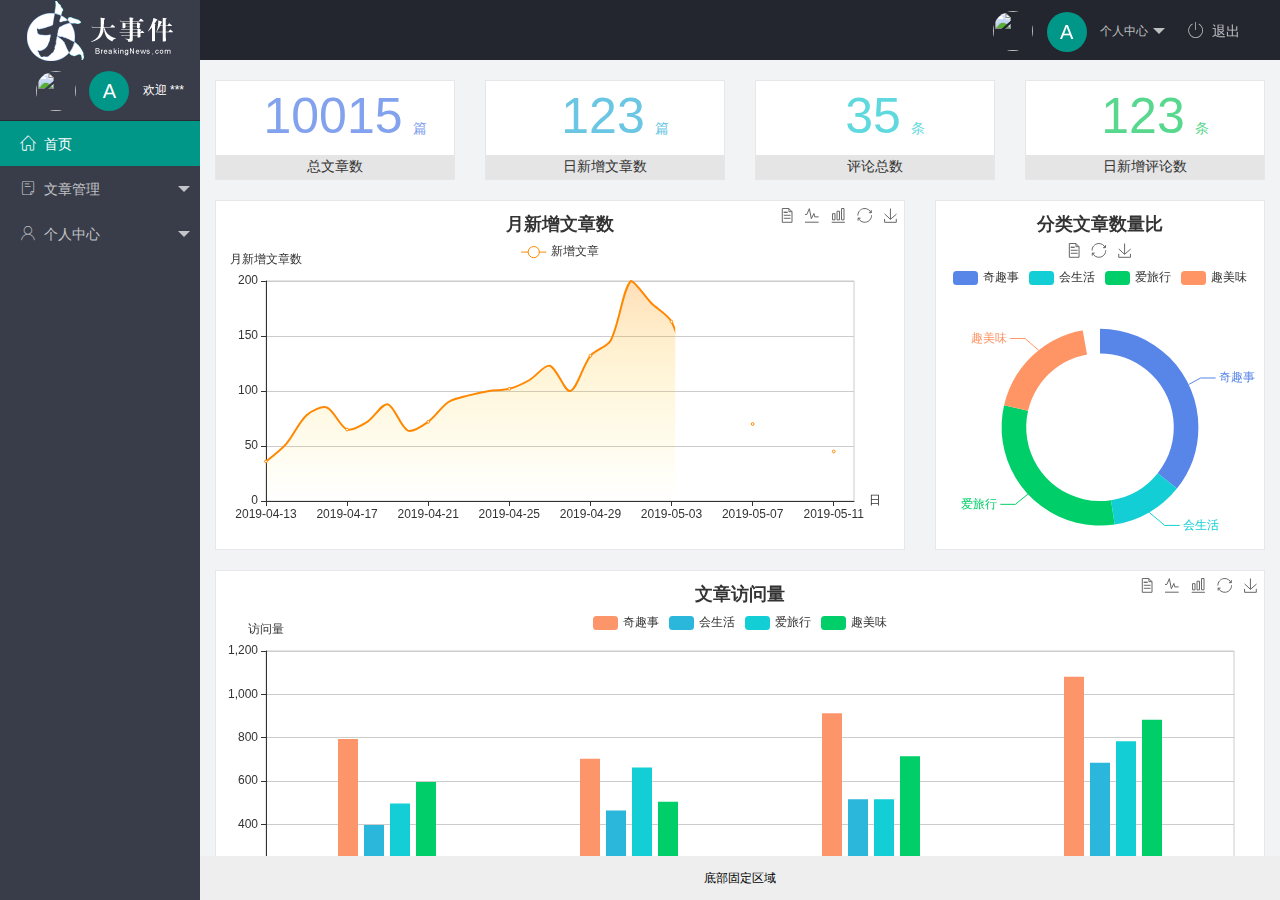
==== commit ebcf3dcb: "完成了用户模块" ====
--- a/index.html
+++ b/index.html
@@ -26,10 +26,10 @@
               个人中心
             </a>
             <dl class="layui-nav-child">
-              <dd><a href="">基本资料</a></dd>
-              <dd><a href="">更换头像</a></dd>
-              <dd><a href="">重置密码</a></dd>
-            </dl>
+              <dd><a href="/user/user_info.html" target="fm">基本资料</a></dd>
+              <dd><a href="/user/user_avatar.html" target="fm">更换头像</a></dd>
+              <dd><a href="/user/user_pwd.html" target="fm">重置密码</a></dd>
+          </dl>
           </li>
           <li class="layui-nav-item" lay-header-event="menuRight" lay-unselect>
             <a href="javascript:;"id='btnLogout'
@@ -83,17 +83,17 @@
               >
               <dl class="layui-nav-child">
                 <dd>
-                  <a href="javascript:;"
+                  <a href="/user/user_info.html" target="fm"
                     ><i class="layui-icon layui-icon-app"></i>基本资料</a
                   >
                 </dd>
                 <dd>
-                  <a href="javascript:;"
+                  <a href="/user/user_avatar.html" target="fm"
                     ><i class="layui-icon layui-icon-app"></i>更换头像</a
                   >
                 </dd>
                 <dd>
-                  <a href="javascript:;"
+                  <a href="/user/user_pwd.html" target="fm"
                     ><i class="layui-icon layui-icon-app"></i>重置密码</a
                   >
                 </dd>
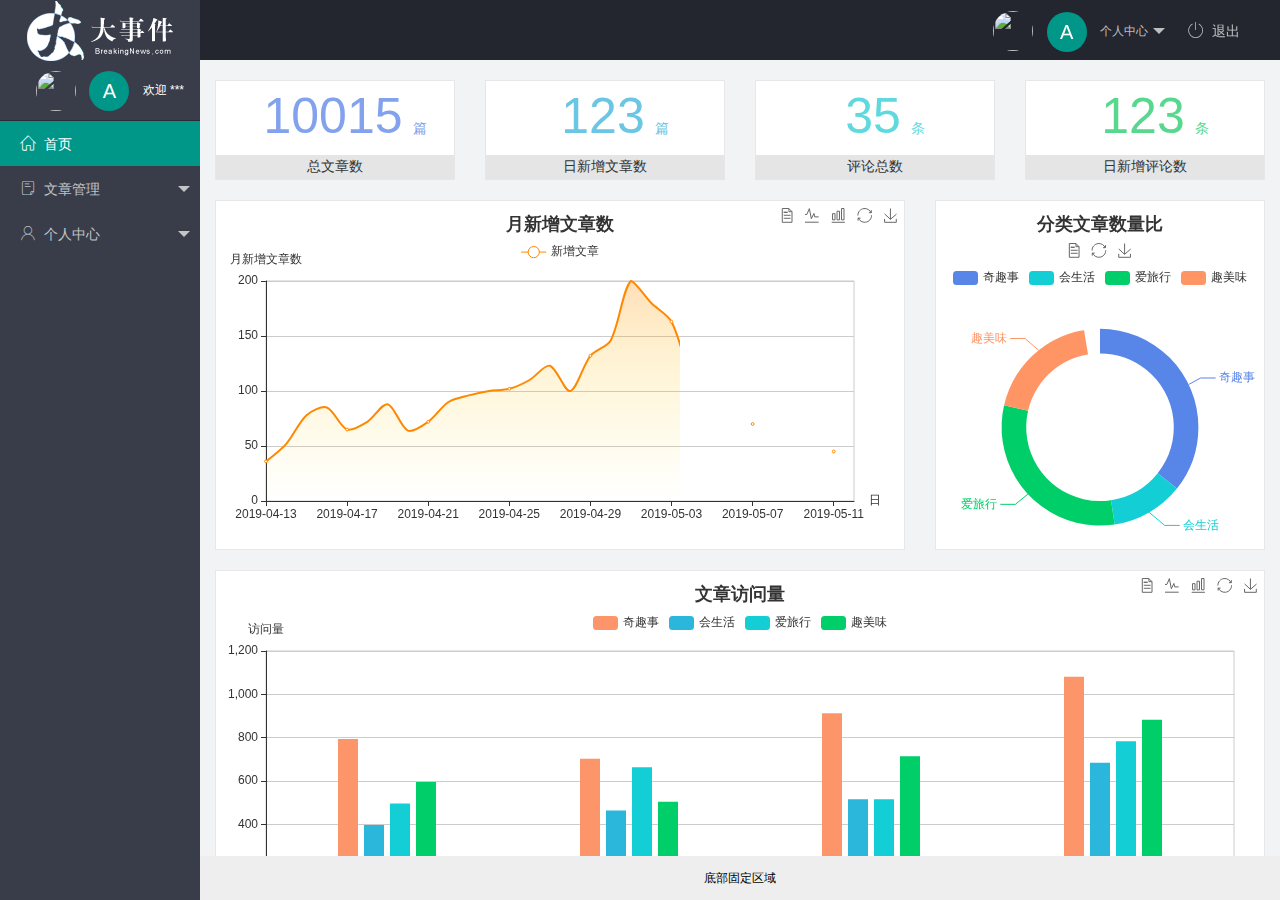
==== commit dfa73c9e: "完成了文章模块" ====
--- a/index.html
+++ b/index.html
@@ -61,17 +61,17 @@
               >
               <dl class="layui-nav-child">
                 <dd>
-                  <a href="javascript:;"
+                  <a href="/article/art_cate.html" target="fm"
                     ><i class="layui-icon layui-icon-app"></i>文章类别</a
                   >
                 </dd>
-                <dd>
-                  <a href="javascript:;"
+                <dd id="change">
+                  <a href="/article/art_list.html" target="fm"
                     ><i class="layui-icon layui-icon-app"></i>文章列表</a
                   >
                 </dd>
                 <dd>
-                  <a href="javascript:;"
+                  <a href="/article/art_pub.html" target="fm"
                     ><i class="layui-icon layui-icon-app"></i>发布文章</a
                   >
                 </dd>
